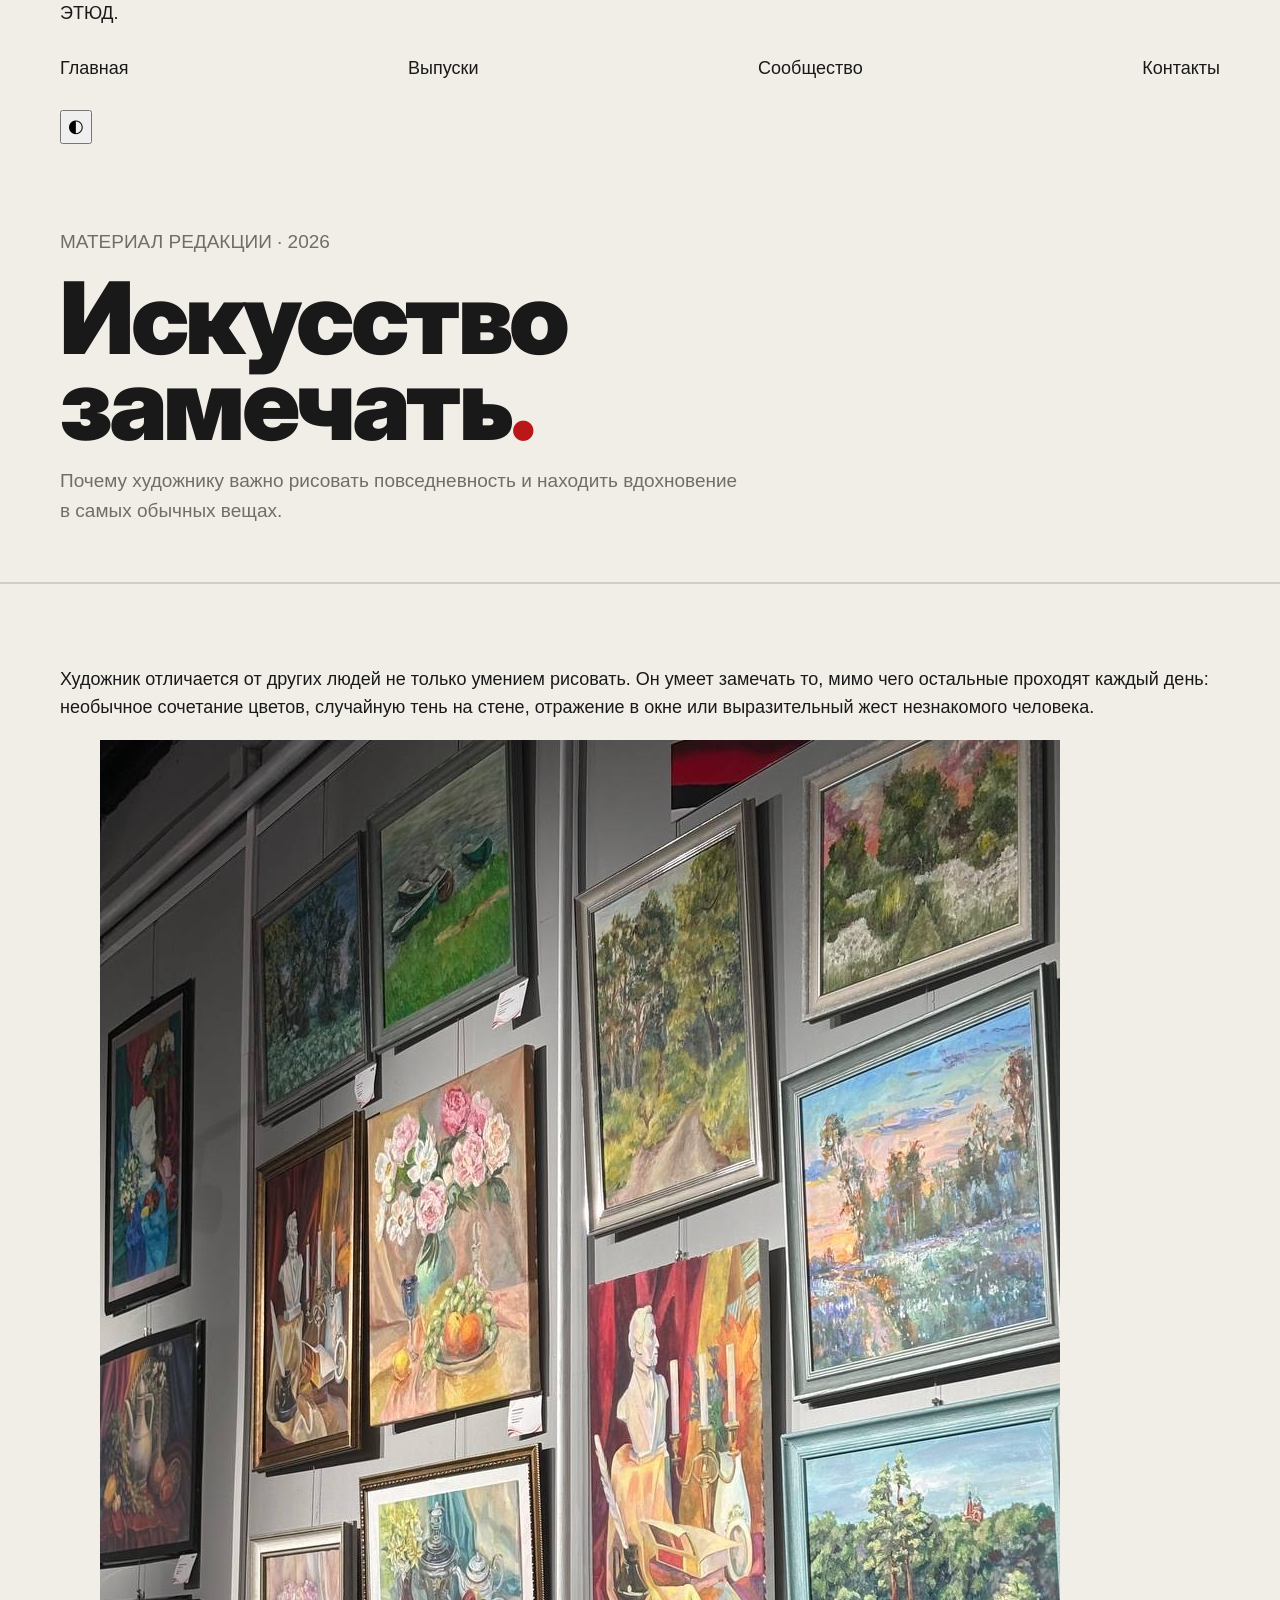
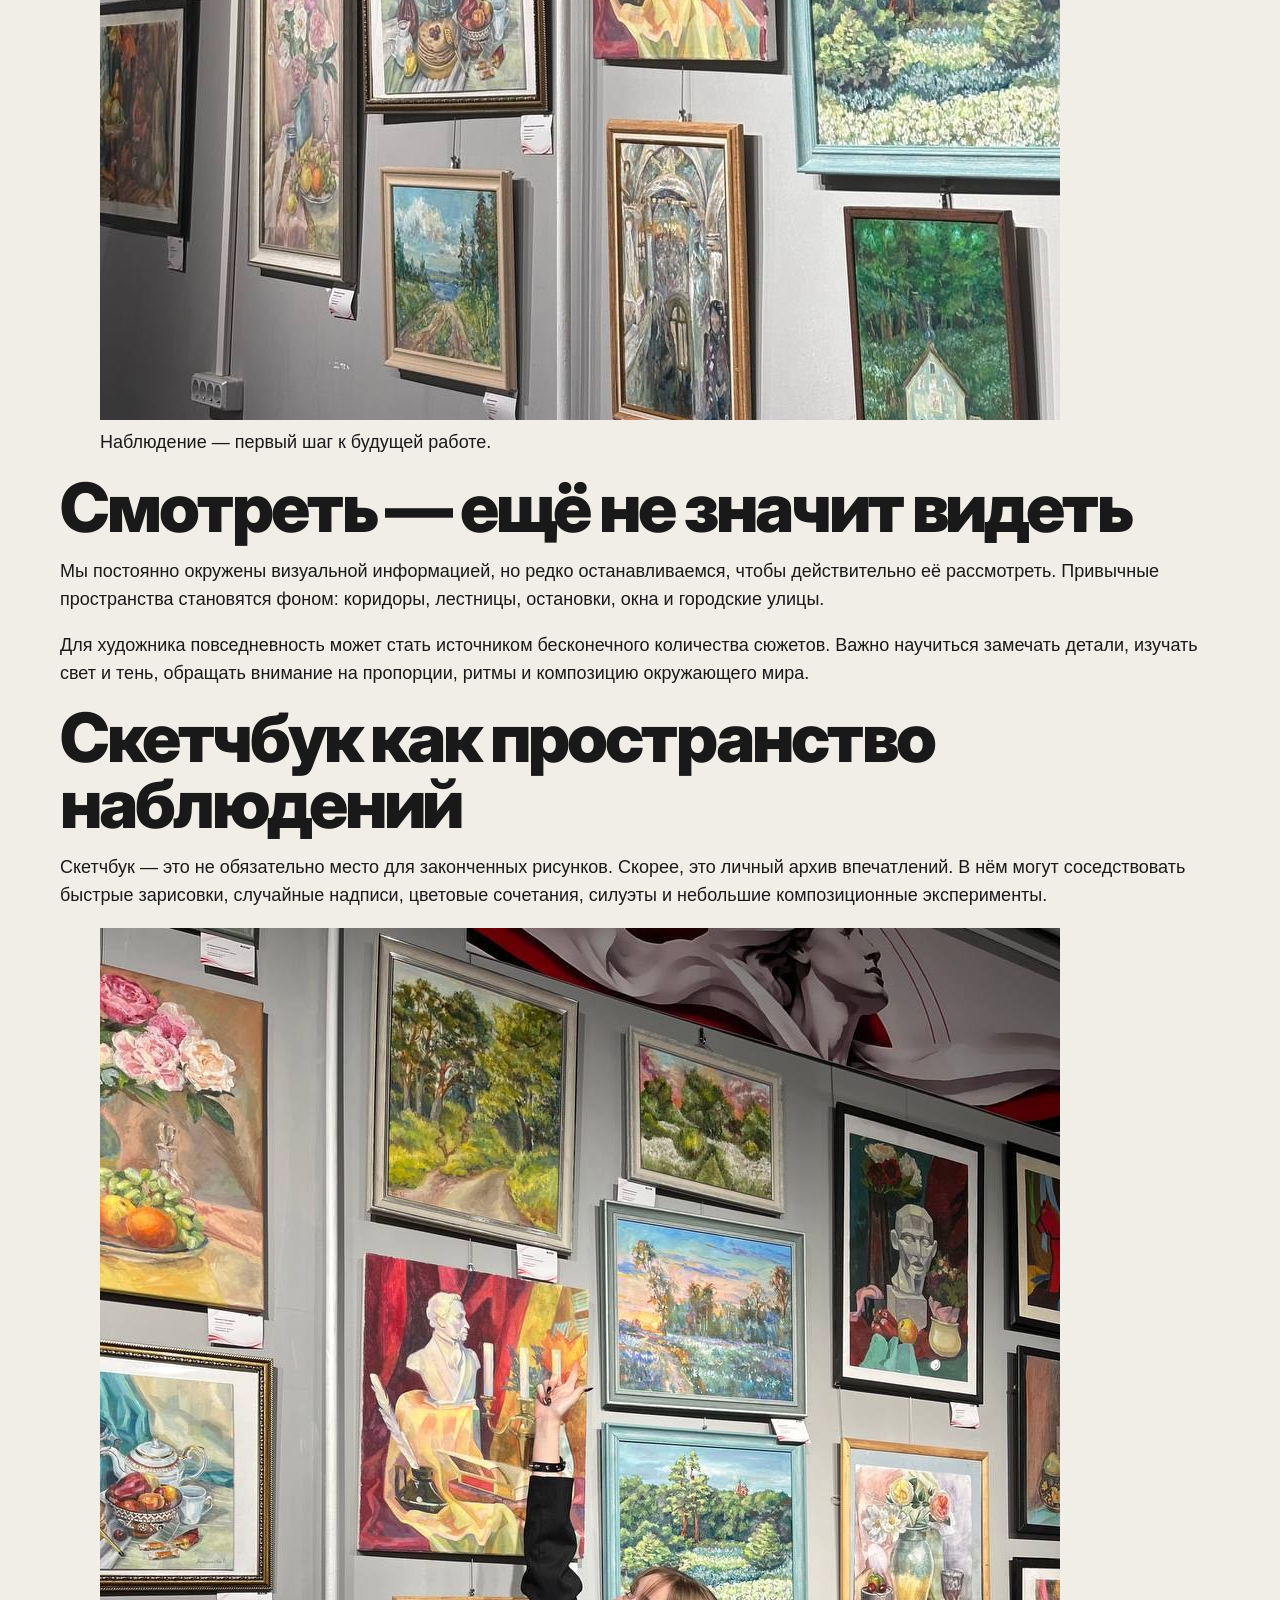
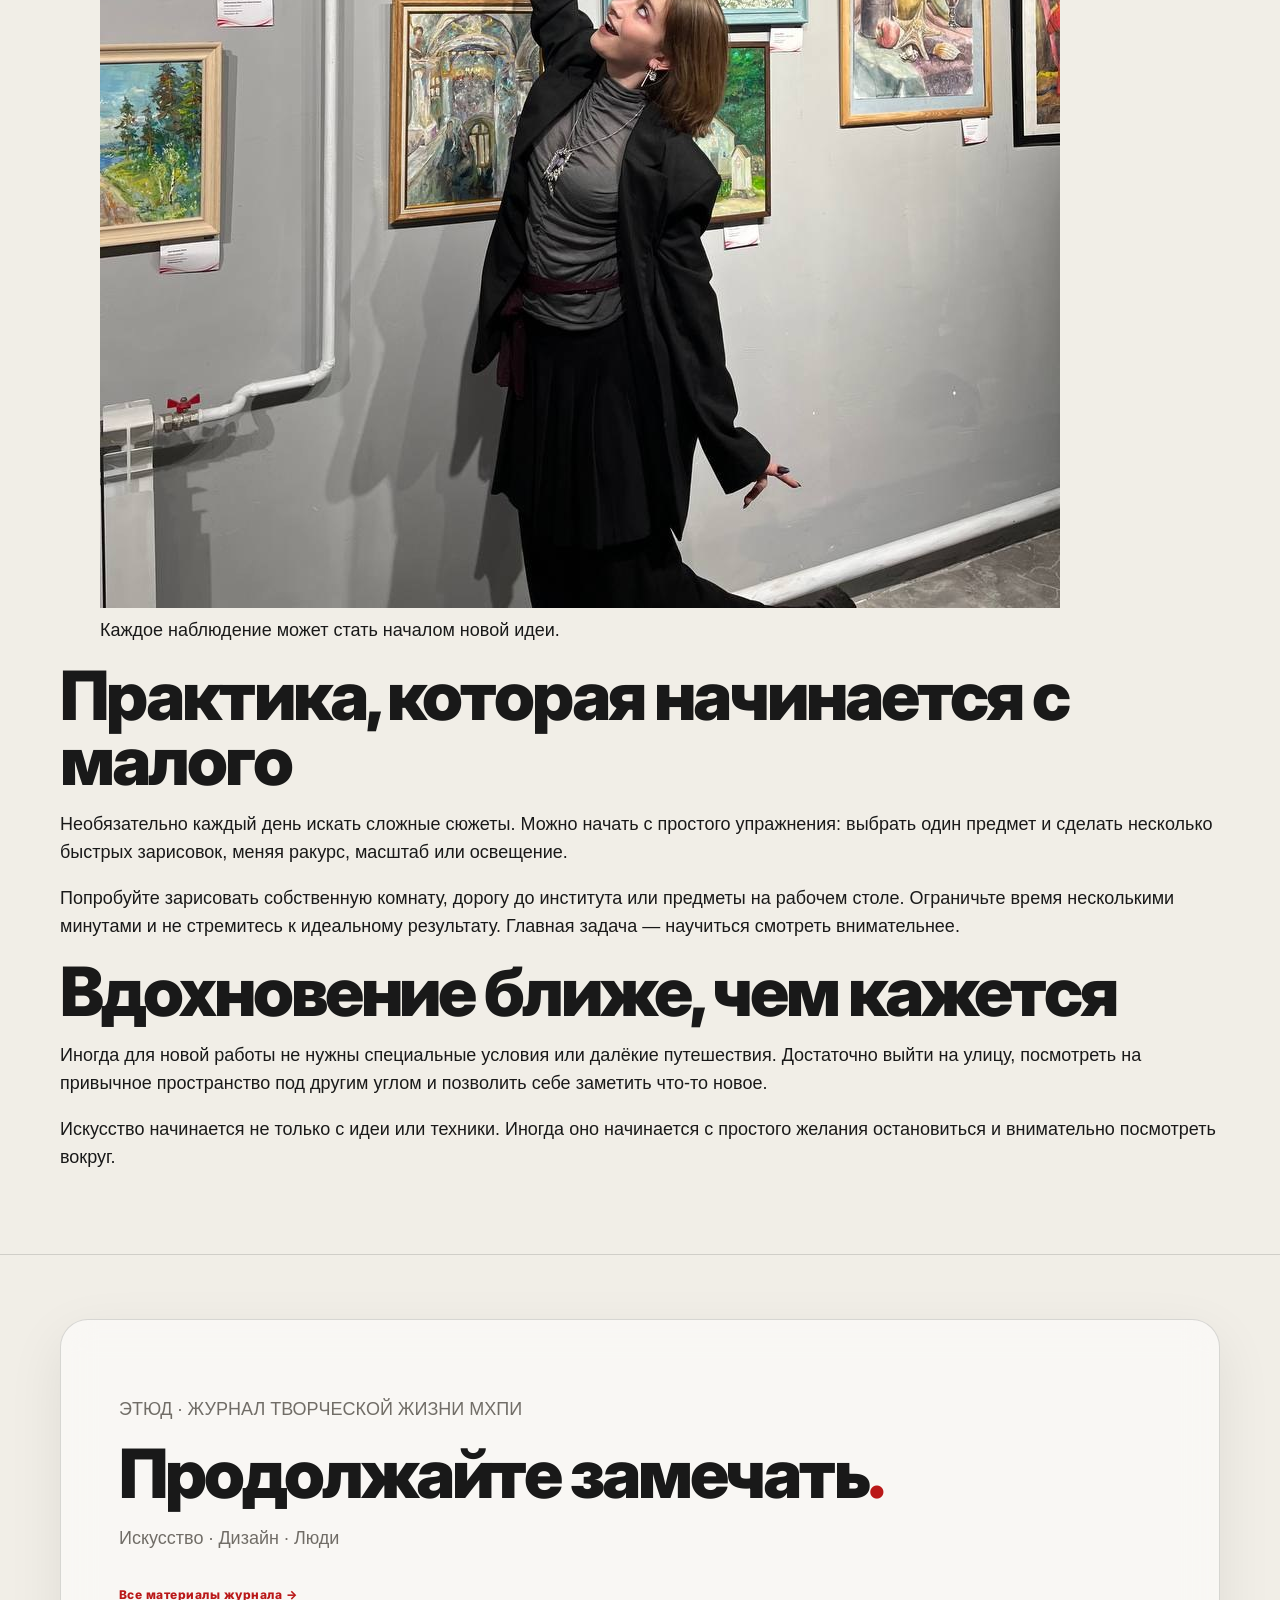
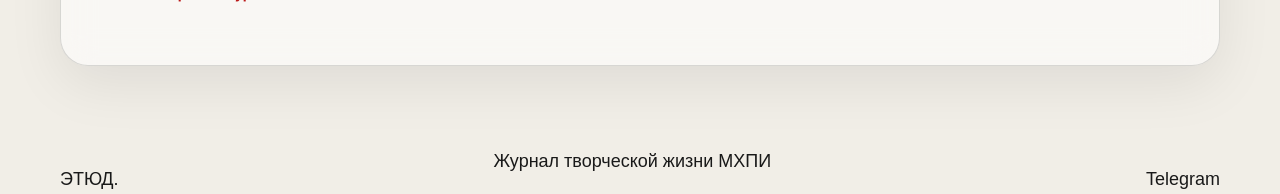
==== etude_updated/article-test.html @ 791699f7 "Create article-test.html Add test article" ====
<!DOCTYPE html>
<html lang="ru">
<head>
  <meta charset="UTF-8">
  <meta name="viewport" content="width=device-width, initial-scale=1.0">
  <title>Искусство замечать — ЭТЮД</title>
  <link rel="stylesheet" href="styles.css">
</head>

<body>

  <header class="header">
    <div class="wrap header-inner">
      <a href="index.html" class="logo">ЭТЮД<span>.</span></a>

      <nav class="nav">
        <a href="index.html">Главная</a>
        <a href="issues.html">Выпуски</a>
        <a href="community.html">Сообщество</a>
        <a href="contacts.html">Контакты</a>
      </nav>

      <button class="theme-toggle" id="themeToggle" aria-label="Сменить тему">
        ◐
      </button>
    </div>
  </header>

  <main>

    <section class="page-head">
      <div class="wrap">
        <p class="eyebrow">МАТЕРИАЛ РЕДАКЦИИ · 2026</p>
        <h1>Искусство<br>замечать<span class="red">.</span></h1>
        <p class="dek">
          Почему художнику важно рисовать повседневность
          и находить вдохновение в самых обычных вещах.
        </p>
      </div>
    </section>

    <section class="section">
      <div class="wrap article-layout">

        <article class="article-content">

          <p class="article-lead">
            Художник отличается от других людей не только умением
            рисовать. Он умеет замечать то, мимо чего остальные
            проходят каждый день: необычное сочетание цветов,
            случайную тень на стене, отражение в окне или
            выразительный жест незнакомого человека.
          </p>

          <figure class="article-image">
            <img src="assets/photo-9.jpg" alt="Работы студентов на выставке">
            <figcaption>Наблюдение — первый шаг к будущей работе.</figcaption>
          </figure>

          <h2>Смотреть — ещё не значит видеть</h2>

          <p>
            Мы постоянно окружены визуальной информацией, но редко
            останавливаемся, чтобы действительно её рассмотреть.
            Привычные пространства становятся фоном: коридоры,
            лестницы, остановки, окна и городские улицы.
          </p>

          <p>
            Для художника повседневность может стать источником
            бесконечного количества сюжетов. Важно научиться
            замечать детали, изучать свет и тень, обращать внимание
            на пропорции, ритмы и композицию окружающего мира.
          </p>

          <h2>Скетчбук как пространство наблюдений</h2>

          <p>
            Скетчбук — это не обязательно место для законченных
            рисунков. Скорее, это личный архив впечатлений.
            В нём могут соседствовать быстрые зарисовки,
            случайные надписи, цветовые сочетания, силуэты
            и небольшие композиционные эксперименты.
          </p>

          <figure class="article-image">
            <img src="assets/photo-1.jpg" alt="Творческие работы и выставочное пространство">
            <figcaption>Каждое наблюдение может стать началом новой идеи.</figcaption>
          </figure>

          <h2>Практика, которая начинается с малого</h2>

          <p>
            Необязательно каждый день искать сложные сюжеты.
            Можно начать с простого упражнения: выбрать один
            предмет и сделать несколько быстрых зарисовок,
            меняя ракурс, масштаб или освещение.
          </p>

          <p>
            Попробуйте зарисовать собственную комнату, дорогу
            до института или предметы на рабочем столе.
            Ограничьте время несколькими минутами и не стремитесь
            к идеальному результату. Главная задача —
            научиться смотреть внимательнее.
          </p>

          <h2>Вдохновение ближе, чем кажется</h2>

          <p>
            Иногда для новой работы не нужны специальные условия
            или далёкие путешествия. Достаточно выйти на улицу,
            посмотреть на привычное пространство под другим
            углом и позволить себе заметить что-то новое.
          </p>

          <p>
            Искусство начинается не только с идеи или техники.
            Иногда оно начинается с простого желания остановиться
            и внимательно посмотреть вокруг.
          </p>

        </article>
      </div>
    </section>

    <section class="section">
      <div class="wrap">
        <div class="glass support-card">
          <p class="eyebrow">ЭТЮД · ЖУРНАЛ ТВОРЧЕСКОЙ ЖИЗНИ МХПИ</p>
          <h2>Продолжайте замечать<span class="red">.</span></h2>
          <p>
            Искусство · Дизайн · Люди
          </p>
          <a href="issues.html" class="text-link">Все материалы журнала →</a>
        </div>
      </div>
    </section>

  </main>

  <footer class="footer">
    <div class="wrap footer-inner">
      <a href="index.html" class="logo">ЭТЮД<span>.</span></a>
      <p>Журнал творческой жизни МХПИ</p>
      <a href="https://t.me/" target="_blank" rel="noopener">Telegram</a>
    </div>
  </footer>

  <script src="script.js"></script>

</body>
</html>
---- etude_updated/styles.css ----
@import url('https://fonts.googleapis.com/css2?family=Inter:wght@400;500;600;700;800;900&display=swap');
:root{--red:#BA1818;--paper:#F1EEE7;--pale:#E6E5E1;--stone:#C9C4BE;--ink:#191919;--bg:var(--paper);--fg:var(--ink);--muted:#716d67;--glass:rgba(255,255,255,.55);--line:rgba(25,25,25,.15);--shadow:0 18px 55px rgba(0,0,0,.08);--head:Inter,Arial,sans-serif;--body:"Franklin Gothic Book",Arial,sans-serif}
[data-theme="dark"]{--bg:#191919;--fg:#F1EEE7;--muted:#b9b4ae;--glass:rgba(241,238,231,.075);--line:rgba(241,238,231,.16);--shadow:0 18px 55px rgba(0,0,0,.24)}
*{box-sizing:border-box}html{scroll-behavior:smooth;scroll-padding-top:95px}body{margin:0;background:var(--bg);color:var(--fg);font:18px/1.55 var(--body);transition:background .35s,color .35s}a{color:inherit;text-decoration:none}button{font:inherit;cursor:pointer}img{max-width:100%}.wrap{width:min(1160px,calc(100% - 52px));margin:auto}
.site-header{position:sticky;top:0;z-index:40;background:color-mix(in srgb,var(--bg) 82%,transparent);backdrop-filter:blur(18px);border-bottom:1px solid var(--line)}.nav{height:82px;display:flex;align-items:center;justify-content:space-between}.brand{display:flex;align-items:center;gap:16px}.brand-logo{width:112px;height:62px;object-fit:contain;background:#000;padding:5px}.brand-word{font:900 23px/1 var(--head);letter-spacing:-1.5px}.brand-word i{font-style:normal;color:var(--red)}.nav-actions{display:flex;gap:10px}.icon-btn{width:44px;height:44px;border:1px solid var(--line);border-radius:50%;background:var(--glass);color:var(--fg);display:grid;place-items:center;font-size:19px}.burger{display:flex;flex-direction:column;gap:5px;align-items:center;justify-content:center}.burger span{width:17px;height:2px;background:var(--fg);display:block}
.drawer-scrim{position:fixed;inset:0;background:#0008;z-index:48;opacity:0;visibility:hidden;transition:.25s}.drawer-scrim.open{opacity:1;visibility:visible}.drawer{position:fixed;right:0;top:0;height:100dvh;width:min(410px,90vw);z-index:49;background:var(--bg);padding:28px;transform:translateX(105%);transition:transform .32s;border-left:1px solid var(--line);display:flex;flex-direction:column}.drawer.open{transform:translateX(0)}.drawer-top{display:flex;align-items:center;justify-content:space-between;margin-bottom:42px;font:900 30px var(--head)}.drawer a{font:800 25px var(--head);letter-spacing:-.05em;padding:17px 0;border-bottom:1px solid var(--line)}.drawer a:hover{color:var(--red)}.drawer small{margin-top:auto;color:var(--muted)}
.kicker{font:700 11px var(--head);letter-spacing:.16em;text-transform:uppercase;color:var(--red)}h1,h2,h3{font-family:var(--head);letter-spacing:-.065em}h1{font-size:clamp(64px,11vw,130px);line-height:.86;margin:0;font-weight:900}h2{font-size:clamp(38px,6vw,68px);line-height:.96;margin:12px 0 0;font-weight:850}h3{font-size:clamp(25px,3vw,36px);line-height:1.03;margin:0 0 12px;font-weight:800}.red{color:var(--red)}.muted{color:var(--muted)}.lead{font-size:clamp(18px,2vw,22px);line-height:1.5;max-width:760px}.smallcaps{font:700 11px var(--head);letter-spacing:.12em;text-transform:uppercase;color:var(--muted)}
.hero{padding:76px 0 64px;display:grid;grid-template-columns:1.15fr .85fr;gap:45px;align-items:end}.hero h1{margin:18px 0 20px}.hero h1 span{color:var(--red)}.hero-copy{max-width:510px;color:var(--muted);font-size:20px}.hero-art{position:relative;min-height:340px;border-radius:26px;overflow:hidden;background:var(--ink)}.hero-art img{width:100%;height:100%;min-height:340px;object-fit:cover;opacity:.9}.hero-tag{position:absolute;left:20px;bottom:20px;padding:12px 16px;border:1px solid #ffffff55;border-radius:14px;background:#191919aa;color:#fff;backdrop-filter:blur(12px);font:700 11px var(--head);letter-spacing:.12em}
.section{padding:64px 0;border-top:1px solid var(--line)}.section-top{display:flex;align-items:end;justify-content:space-between;gap:30px;margin-bottom:28px}.section-top p{max-width:430px;margin:0;color:var(--muted)}.glass{background:var(--glass);border:1px solid var(--line);backdrop-filter:blur(15px);border-radius:22px;box-shadow:var(--shadow)}
.issue-card{display:grid;grid-template-columns:.8fr 1.2fr;overflow:hidden;min-height:330px}.issue-card-copy{padding:34px;display:flex;flex-direction:column;justify-content:space-between}.issue-number{font:900 64px/.9 var(--head);letter-spacing:-.08em}.issue-card h3{margin-top:35px}.issue-card-image{min-height:300px}.issue-card-image img{width:100%;height:100%;object-fit:cover}.text-link{display:inline-flex;align-items:center;gap:8px;color:var(--red);font:800 12px var(--head);letter-spacing:.04em;margin-top:16px}.text-link:hover{gap:13px}
.tiles{display:grid;grid-template-columns:repeat(3,1fr);gap:14px}.tile{padding:24px;min-height:180px}.tile .tile-num{font:900 36px var(--head);color:var(--red)}.tile h3{margin-top:25px}.tile p{color:var(--muted);font-size:15px;margin-bottom:0}
.page-head{padding:64px 0 38px;border-bottom:1px solid var(--line)}.page-head h1{font-size:clamp(54px,9vw,100px);margin:14px 0}.page-head p{max-width:680px;color:var(--muted);font-size:19px}
.issue-meta{display:flex;gap:12px;flex-wrap:wrap;color:var(--muted);font:700 11px var(--head);letter-spacing:.1em;text-transform:uppercase}.article-intro{padding:55px 0 65px;display:grid;grid-template-columns:.95fr 1.05fr;gap:40px;align-items:center}.article-intro .intro-photos{display:grid;grid-template-columns:1fr 1fr;gap:12px}.article-intro img{width:100%;height:300px;object-fit:cover;border-radius:18px}.article-intro img:last-child{margin-top:35px}.article-intro p{color:var(--muted)}.article-section{padding:55px 0;border-top:1px solid var(--line)}.article-heading{display:grid;grid-template-columns:110px 1fr;gap:22px;align-items:start;margin-bottom:25px}.article-heading .n{font:900 58px/.9 var(--head);letter-spacing:-.08em;color:var(--red)}.article-heading p{max-width:650px;color:var(--muted);margin:12px 0 0}.event-copy{max-width:850px;color:var(--muted);margin:0 0 22px 132px}.gallery{display:grid;grid-template-columns:repeat(12,1fr);gap:12px;margin:22px 0 0 132px}.gallery button{border:0;padding:0;background:none;border-radius:16px;overflow:hidden;cursor:zoom-in;grid-column:span 4;min-height:210px}.gallery button.wide{grid-column:span 8}.gallery img{display:block;width:100%;height:100%;min-height:210px;max-height:430px;object-fit:cover;transition:transform .4s}.gallery button:hover img{transform:scale(1.035)}
.plan-list{display:grid;gap:12px}.plan{display:grid;grid-template-columns:65px 1fr;gap:20px;padding:24px}.plan .n{font:900 34px var(--head);color:var(--red)}.plan p{color:var(--muted);margin:6px 0 0}
.board-grid{display:grid;grid-template-columns:repeat(2,1fr);gap:13px}.board-card{padding:25px}.board-card p{color:var(--muted);font-size:15px}.board-card a{display:inline-flex;margin-top:8px;color:var(--red);font:800 12px var(--head)}.under-construction{display:inline-flex;align-items:center;gap:8px;color:var(--muted);font:700 11px var(--head);text-transform:uppercase;letter-spacing:.08em}.topic-box{margin-top:18px;padding:30px;background:var(--red);color:white;border-radius:22px}.topic-box p{max-width:820px;color:#f7dddd}.button{display:inline-flex;align-items:center;justify-content:center;padding:13px 19px;border-radius:99px;background:var(--fg);color:var(--bg);font:800 11px var(--head);letter-spacing:.04em;border:0}.button.red-button{background:var(--red);color:#fff}.topic-box .button{background:#fff;color:#191919}
.team-cta{padding:60px 0;display:grid;grid-template-columns:1fr 1fr;gap:30px;align-items:center;border-top:1px solid var(--line)}.team-cta p{color:var(--muted);max-width:570px}
.contact-list{display:grid;grid-template-columns:repeat(2,1fr);gap:14px}.contact{padding:24px;display:flex;gap:17px;align-items:center}.contact-icon{width:48px;height:48px;border-radius:50%;background:var(--fg);color:var(--bg);display:grid;place-items:center;flex:0 0 48px}.contact-icon svg{width:21px;height:21px;fill:currentColor}.contact b{display:block;font:800 17px var(--head)}.contact span{color:var(--muted);font-size:14px}.contact a{color:var(--red)}
.archive-grid{display:grid;grid-template-columns:repeat(2,1fr);gap:16px}.archive-card{overflow:hidden}.archive-card img{width:100%;height:260px;object-fit:cover;display:block}.archive-copy{padding:24px}.archive-copy .issue-meta{margin-bottom:12px}
.site-footer{border-top:1px solid var(--line);padding:34px 0 40px}.footer-inner{display:flex;justify-content:space-between;align-items:end;gap:24px}.footer-logo{font:900 42px var(--head);letter-spacing:-.09em}.footer-logo span{color:var(--red)}.footer-note{font-size:12px;color:var(--muted);margin-top:5px}.socials{display:flex;gap:9px;justify-content:flex-end;flex-wrap:wrap}.social{width:42px;height:42px;border-radius:50%;background:var(--fg);color:var(--bg);display:grid;place-items:center;transition:transform .2s}.social:hover{transform:translateY(-4px)}.social svg{width:19px;height:19px;fill:currentColor}.social-labels{display:flex;gap:9px;justify-content:flex-end;margin-top:6px}.social-labels span{width:42px;text-align:center;color:var(--muted);font:700 8px var(--head)}
.lightbox{position:fixed;inset:0;z-index:80;background:#080808ed;display:none;align-items:center;justify-content:center;padding:25px}.lightbox.open{display:flex}.lightbox img{max-width:min(92vw,1300px);max-height:88vh;object-fit:contain}.lightbox button{position:absolute;top:20px;right:22px;background:#fff;color:#111;border:0;border-radius:50%;width:44px;height:44px;font-size:25px}
@media(max-width:800px){.wrap{width:calc(100% - 36px)}.hero{grid-template-columns:1fr;gap:28px;padding:50px 0}.hero-art,.hero-art img{min-height:280px}.section{padding:48px 0}.issue-card{grid-template-columns:1fr}.issue-card-image{order:-1;height:260px;min-height:0}.tiles{grid-template-columns:1fr 1fr}.article-intro{grid-template-columns:1fr;padding:40px 0}.article-intro img{height:250px}.article-heading{grid-template-columns:70px 1fr;gap:14px}.article-heading .n{font-size:44px}.event-copy,.gallery{margin-left:84px}.gallery button{grid-column:span 6}.gallery button.wide{grid-column:span 12}.team-cta{grid-template-columns:1fr}.contact-list{grid-template-columns:1fr 1fr}}
@media(max-width:520px){body{font-size:16px}.wrap{width:calc(100% - 28px)}.nav{height:72px}.brand{gap:10px}.brand-logo{width:92px;height:52px}.brand-word{font-size:19px}.icon-btn{width:40px;height:40px}.hero{padding:40px 0}.hero h1{font-size:76px}.hero-copy{font-size:17px}.hero-art,.hero-art img{min-height:230px}.section-top{display:block}.section-top p{margin-top:15px}.tiles{grid-template-columns:1fr}.tile{min-height:130px}.tile h3{margin-top:15px}.page-head{padding:43px 0 28px}.page-head h1{font-size:58px}.article-intro .intro-photos{gap:8px}.article-intro img{height:190px}.article-heading{grid-template-columns:45px 1fr;gap:10px}.article-heading .n{font-size:35px}.article-heading h2{font-size:31px}.event-copy,.gallery{margin-left:0}.gallery{grid-template-columns:1fr 1fr;gap:8px}.gallery button,.gallery button.wide{grid-column:span 1;min-height:155px}.gallery button.wide{grid-column:span 2}.gallery img{min-height:155px}.plan{grid-template-columns:42px 1fr;padding:18px}.plan .n{font-size:28px}.board-grid,.contact-list,.archive-grid{grid-template-columns:1fr}.team-cta{padding:44px 0}.footer-inner{align-items:flex-start;flex-direction:column}.socials,.social-labels{justify-content:flex-start}.page-head p{font-size:16px}}

/* ЭТЮД: галереи, отметка нового выпуска и реакции */
.new-badge{display:inline-flex;align-items:center;width:max-content;padding:5px 9px;border-radius:99px;background:var(--red);color:#fff;font:800 9px/1 var(--head);letter-spacing:.12em;margin:0 0 9px}
.gallery{grid-template-columns:repeat(2,minmax(0,1fr));align-items:start}
.gallery button,.gallery button.wide{grid-column:span 1;min-height:0;height:auto;display:block;cursor:zoom-in;background:var(--glass)}
.gallery button.wide{grid-column:span 2}
.gallery img{width:100%;height:auto;min-height:0;max-height:none;display:block;object-fit:contain;transition:transform .45s cubic-bezier(.2,.7,.2,1)}
.gallery button:hover img{transform:scale(1.025)}
.lightbox{gap:18px;flex-direction:row}
.lightbox figure{margin:0;display:flex;flex-direction:column;align-items:center;max-width:calc(100vw - 150px);max-height:88vh}
.lightbox img{display:block;max-width:100%;max-height:82vh;object-fit:contain}
.lightbox figcaption{color:#fff9;font:600 11px var(--head);margin-top:12px;letter-spacing:.08em}
.lightbox .lb-close,.lightbox .lb-prev,.lightbox .lb-next{position:absolute;border:1px solid #ffffff55;background:#ffffff18;color:white;border-radius:50%;width:48px;height:48px;font-size:30px;display:grid;place-items:center;backdrop-filter:blur(10px)}
.lightbox .lb-close{top:18px;right:18px}.lightbox .lb-prev{left:20px;top:50%;transform:translateY(-50%)}.lightbox .lb-next{right:20px;top:50%;transform:translateY(-50%)}.lb-counter{position:absolute;bottom:18px;left:50%;transform:translateX(-50%);color:#fff9;font:700 11px var(--head);letter-spacing:.12em}
.support-section{padding:70px 0 85px}
.support-card{padding:clamp(25px,5vw,58px);border:1px solid var(--line);border-radius:28px;background:var(--glass);box-shadow:var(--shadow);backdrop-filter:blur(16px)}
.support-card h2{font-size:clamp(38px,6vw,68px);margin:14px 0 18px}.support-card>p{max-width:720px;color:var(--muted)}
.reaction-row{display:flex;gap:12px;flex-wrap:wrap;margin:28px 0 8px}
.reaction{display:flex;align-items:center;gap:11px;border:1px solid var(--line);border-radius:99px;padding:13px 18px;background:transparent;color:var(--fg);font:700 12px var(--head);transition:.2s}
.reaction:hover{transform:translateY(-2px);border-color:var(--red)}.reaction[aria-pressed="true"]{background:var(--red);color:#fff;border-color:var(--red)}.reaction-icon{font-size:20px;color:var(--red)}.reaction[aria-pressed="true"] .reaction-icon{color:#fff}.reaction b{font-variant-numeric:tabular-nums}.reaction-note{font-size:12px!important;margin-top:8px}
.etude-joke{margin-top:35px;padding:18px 20px;border-radius:16px;background:var(--fg);color:var(--bg);display:flex;align-items:center;gap:14px;font-size:13px;position:relative;overflow:hidden}.joke-mark{font:900 22px var(--head);color:var(--red);flex:none}.joke-stamp{font:900 9px var(--head);letter-spacing:.12em;color:var(--red);white-space:nowrap}
@media(max-width:520px){.gallery{grid-template-columns:1fr 1fr;gap:8px}.gallery button,.gallery button.wide{grid-column:span 1}.gallery button.wide{grid-column:span 2}.lightbox{padding:12px;gap:0}.lightbox figure{max-width:calc(100vw - 82px)}.lightbox img{max-height:78vh}.lightbox .lb-prev{left:7px;width:34px;height:34px;font-size:23px}.lightbox .lb-next{right:7px;width:34px;height:34px;font-size:23px}.lightbox .lb-close{top:10px;right:10px;width:38px;height:38px}.reaction-row{gap:8px}.reaction{padding:12px 13px;font-size:11px}.etude-joke{align-items:flex-start;flex-wrap:wrap}.joke-stamp{margin-left:36px}}


/* Refinements: stronger masthead, typography, gallery controls and reactions */
.brand-logo{width:128px;height:70px;padding:6px}
.hero-art{margin-right:18px;overflow:visible}.hero-art img{border-radius:26px}
.hero-art:after{content:"";position:absolute;right:-18px;top:2%;height:96%;width:8px;border-radius:8px;background:var(--red)}
h1,h2,h3,.drawer a,.footer-logo{letter-spacing:-.045em}
.page-head h1,.article-heading h2{letter-spacing:-.035em}
.lb-prev,.lb-next{font-family:Arial,sans-serif!important;font-weight:300!important;line-height:1}
.reaction-row{align-items:center}
.reaction{min-height:48px;justify-content:center}
.reaction[data-vote="up"].is-animated{animation:like-pop .48s ease}
.reaction[data-vote="down"].is-animated{animation:dislike-drop .55s ease}
.reaction[data-vote="up"][aria-pressed="true"] .reaction-icon{animation:heart-beat .7s ease}
.reaction[data-vote="down"][aria-pressed="true"] .reaction-icon{animation:sad-shake .55s ease}
.reaction-mini{margin:18px 0 22px}
.reaction-mini .reaction{padding:9px 14px;min-height:40px}
.reaction-mini .reaction span:nth-child(2){font-size:11px}
.reaction-mini .reaction-icon{font-size:17px}
.reaction-mini .reaction[data-vote="down"] b{display:none}
.reaction-row:not(.reaction-mini) [data-vote="down"] b{display:none}
.reaction-row [data-count="down"]{display:none}
.event-date{display:block;color:var(--muted);font:700 11px var(--head);letter-spacing:.12em;text-transform:uppercase;margin-top:8px}
@keyframes like-pop{0%{transform:scale(1)}35%{transform:scale(1.13) rotate(-2deg)}65%{transform:scale(.96)}100%{transform:scale(1)}}
@keyframes heart-beat{0%,100%{transform:scale(1)}25%{transform:scale(1.35)}50%{transform:scale(.9)}75%{transform:scale(1.2)}}
@keyframes dislike-drop{0%{transform:translateY(0)}35%{transform:translateY(4px) rotate(2deg)}65%{transform:translateY(-2px)}100%{transform:translateY(0)}}
@keyframes sad-shake{0%,100%{transform:translateX(0)}25%{transform:translateX(-3px)}50%{transform:translateX(3px)}75%{transform:translateX(-2px)}}
@media(max-width:520px){.nav{height:82px}.brand-logo{width:124px;height:68px}.hero-art{margin-right:12px}.hero-art:after{right:-12px;width:6px}.page-head h1,.article-heading h2{letter-spacing:-.025em}}

.lightbox .lb-prev svg,.lightbox .lb-next svg{width:22px;height:22px;display:block}.lightbox .lb-prev,.lightbox .lb-next{display:grid;place-items:center}


/* Brand marks swap with the site theme */
.brand{gap:16px}
.brand-logo{width:150px;height:54px;object-fit:contain;background:transparent;padding:0;display:block}
.brand-logo-dark{display:none}
[data-theme="dark"] .brand-logo-light{display:none}
[data-theme="dark"] .brand-logo-dark{display:block}
.article-feedback-top{padding:24px 0 12px;border-top:1px solid var(--line)}
.article-feedback-top .reaction-row{margin:0}
.reaction-row{display:flex;gap:12px;flex-wrap:wrap;align-items:center}
.reaction{min-height:52px;justify-content:center;gap:10px;padding:12px 20px}
.reaction-icon{width:23px;height:23px;display:inline-grid;place-items:center;position:relative;color:var(--red);font-size:0}
.reaction-icon svg{width:24px;height:24px;overflow:visible}
.heart-shape{fill:currentColor;stroke:currentColor;stroke-width:1}
.crack-heart svg path{stroke:currentColor;stroke-width:1.8;stroke-linecap:round;stroke-linejoin:round}
.heart-left,.heart-right{fill:none}
.heart-crack{fill:none;stroke:var(--red)!important;stroke-width:1.8!important}
.reaction[data-vote="up"][aria-pressed="true"] .reaction-icon{animation:heartbeat-live 1.05s cubic-bezier(.2,.8,.25,1)}
.reaction[data-vote="up"][aria-pressed="true"] .reaction-icon:after{content:"";position:absolute;inset:-5px;border:1.5px solid var(--red);border-radius:50%;animation:heart-ripple .75s ease-out}
.reaction[data-vote="down"][aria-pressed="true"] .crack-heart .heart-left{transform-origin:100% 45%;animation:crack-left .7s cubic-bezier(.2,.8,.2,1) forwards}
.reaction[data-vote="down"][aria-pressed="true"] .crack-heart .heart-right{transform-origin:0 45%;animation:crack-right .7s cubic-bezier(.2,.8,.2,1) forwards}
.reaction[data-vote="down"][aria-pressed="true"] .crack-heart .heart-crack{animation:crack-flash .7s ease}
@keyframes heartbeat-live{0%{transform:scale(1)}12%{transform:scale(1.22)}24%{transform:scale(.94)}38%{transform:scale(1.18)}52%{transform:scale(.98)}68%{transform:scale(1.1)}100%{transform:scale(1)}}
@keyframes heart-ripple{0%{opacity:.8;transform:scale(.6)}100%{opacity:0;transform:scale(1.8)}}
@keyframes crack-left{0%{transform:translate(0,0) rotate(0)}45%{transform:translate(-2px,-1px) rotate(-9deg)}100%{transform:translate(-4px,2px) rotate(-15deg);opacity:.72}}
@keyframes crack-right{0%{transform:translate(0,0) rotate(0)}45%{transform:translate(2px,1px) rotate(9deg)}100%{transform:translate(4px,2px) rotate(15deg);opacity:.72}}
@keyframes crack-flash{0%,100%{opacity:1}35%{opacity:.35}60%{opacity:1}}
@media(max-width:520px){.brand{gap:11px}.brand-logo{width:132px;height:48px}.article-feedback-top{padding:18px 0 8px}.reaction{padding:10px 14px;min-height:46px}}


/* Mobile-safe arrow glyphs: use vector icons instead of platform text/emoji glyphs */
.ui-arrow{display:inline-block;width:1em;height:1em;vertical-align:-.16em;margin-left:.08em;flex:0 0 auto}
.text-link .ui-arrow{width:1.05em;height:1.05em;transition:transform .2s ease}
.text-link:hover .ui-arrow{transform:translate(2px,-2px)}
.drawer a .ui-arrow{width:.85em;height:.85em}
.lightbox .lb-prev,.lightbox .lb-next{-webkit-appearance:none;appearance:none;font-family:Arial,sans-serif!important;font-variant-emoji:text;text-shadow:none}
.lightbox .lb-prev svg,.lightbox .lb-next svg{width:22px;height:22px;display:block;flex:none}
.reaction[data-vote="up"][aria-pressed="true"] .reaction-icon{animation:heartbeat-smooth 1.45s ease-in-out}
.reaction[data-vote="down"][aria-pressed="true"] .reaction-icon{animation:soft-disappoint 650ms ease-in-out}
.heart-sad{fill:none;stroke:currentColor;stroke-width:1.5;stroke-linecap:round;stroke-linejoin:round}
.crack-heart svg .heart-sad{stroke:currentColor;fill:none}
@keyframes heartbeat-smooth{
  0%{transform:scale(1)}
  14%{transform:scale(1.12)}
  27%{transform:scale(1.02)}
  42%{transform:scale(1.16)}
  58%{transform:scale(1.04)}
  76%{transform:scale(1.08)}
  100%{transform:scale(1)}
}
@keyframes soft-disappoint{
  0%{transform:translateY(0) rotate(0) scale(1);opacity:1}
  35%{transform:translateY(3px) rotate(-8deg) scale(.92);opacity:.58}
  70%{transform:translateY(1px) rotate(-4deg) scale(.97);opacity:.82}
  100%{transform:translateY(0) rotate(0) scale(1);opacity:1}
}
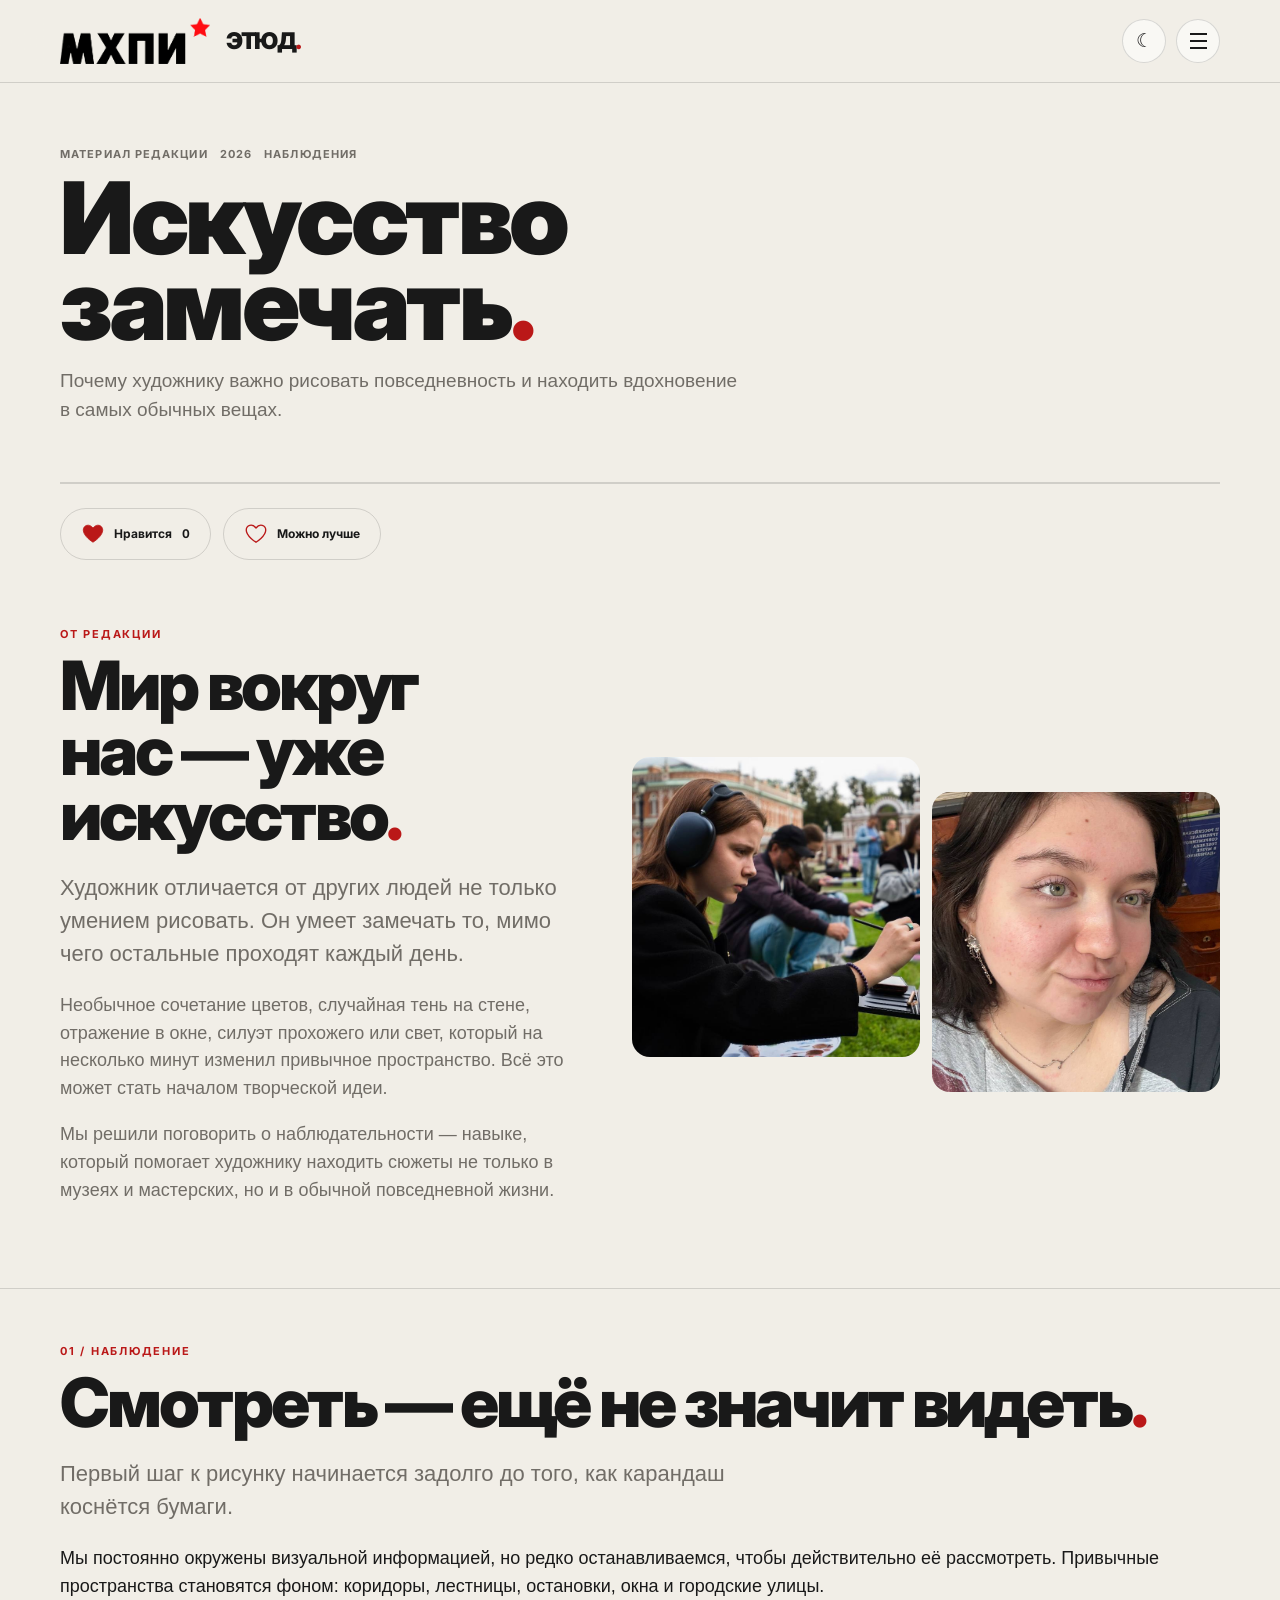
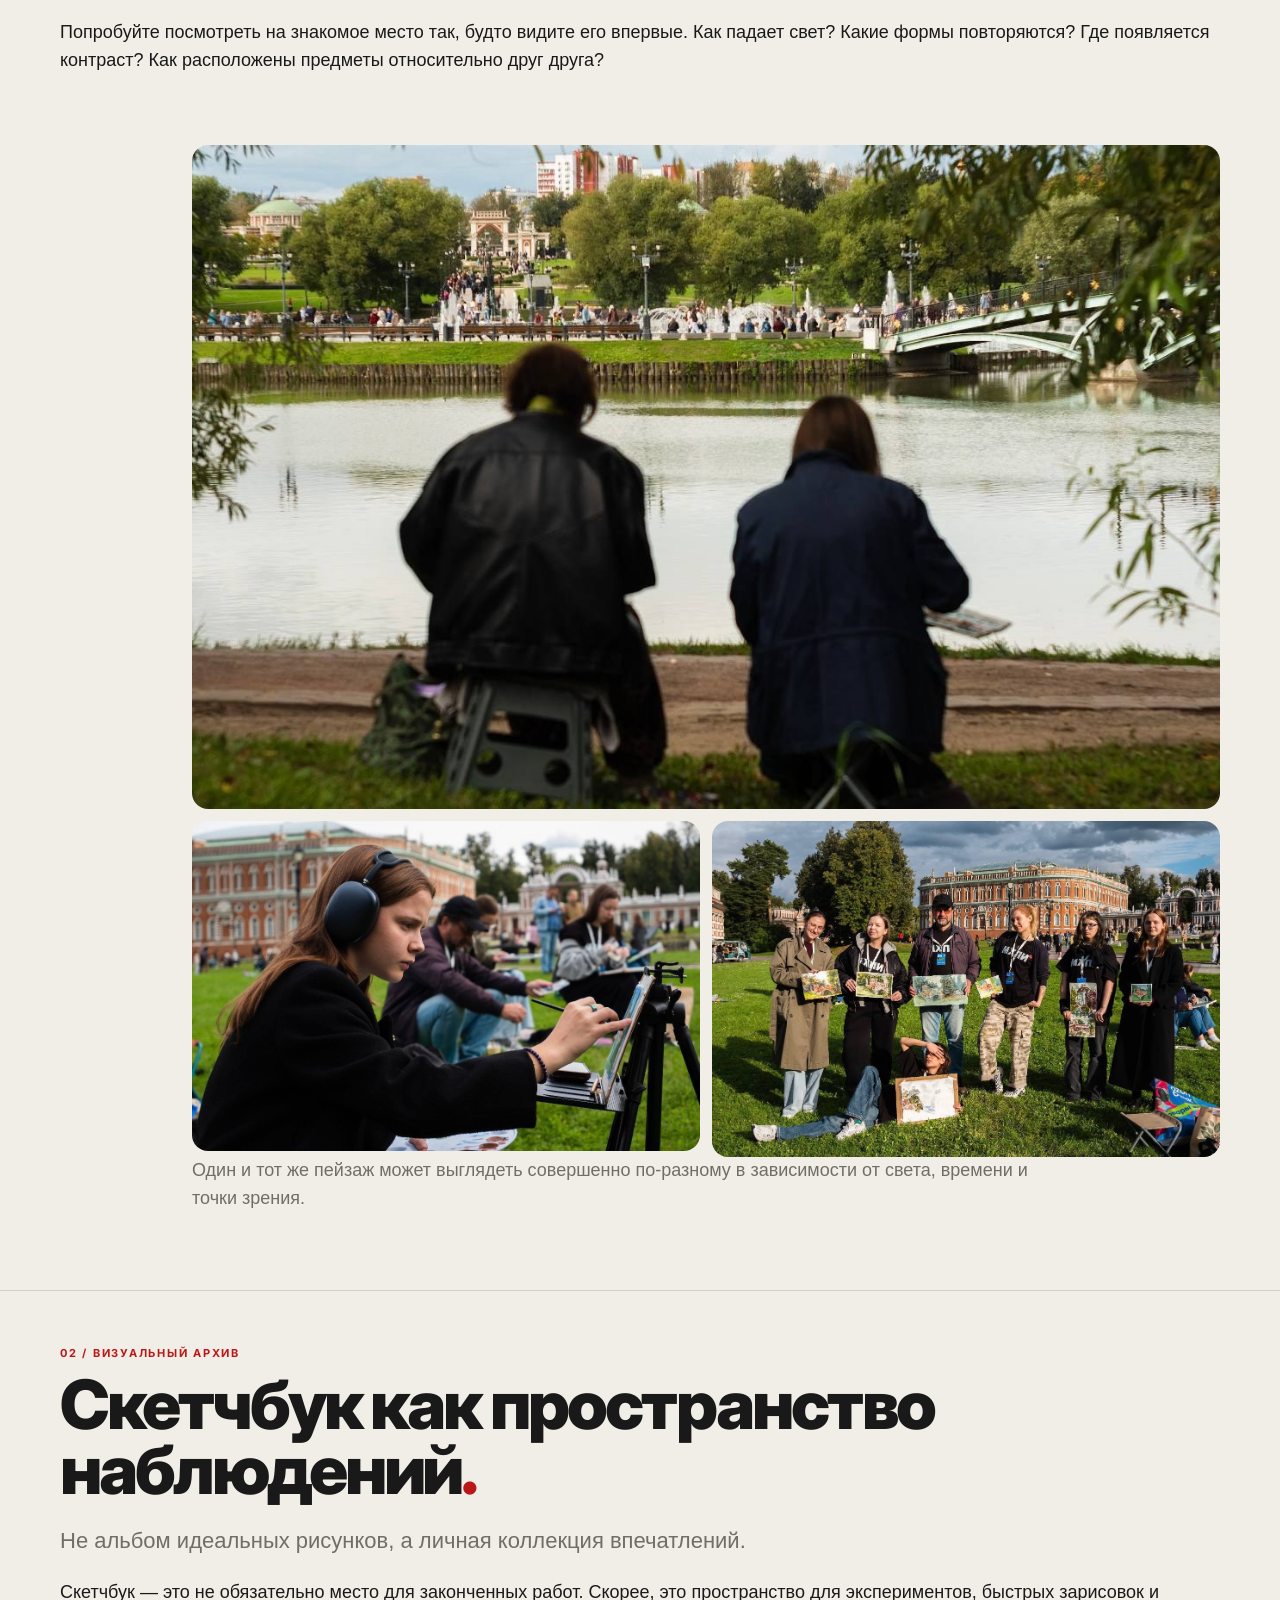
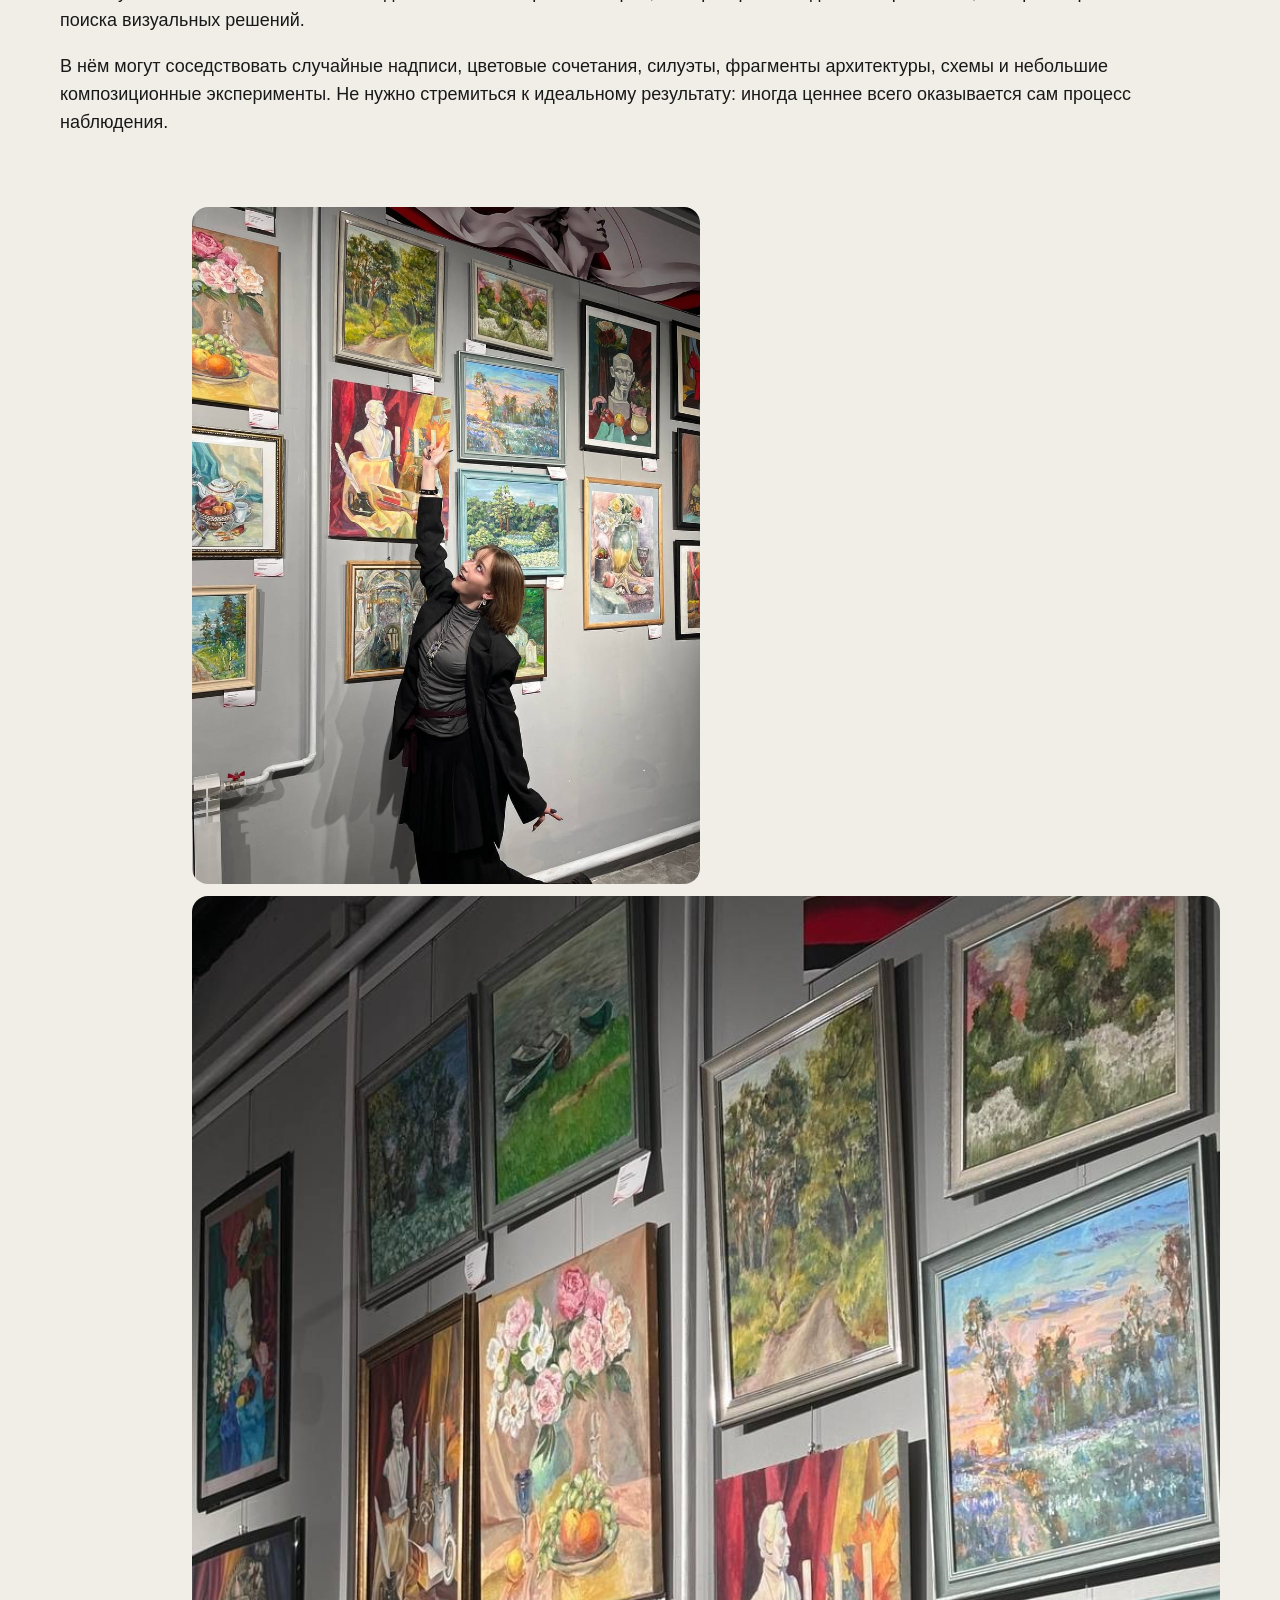
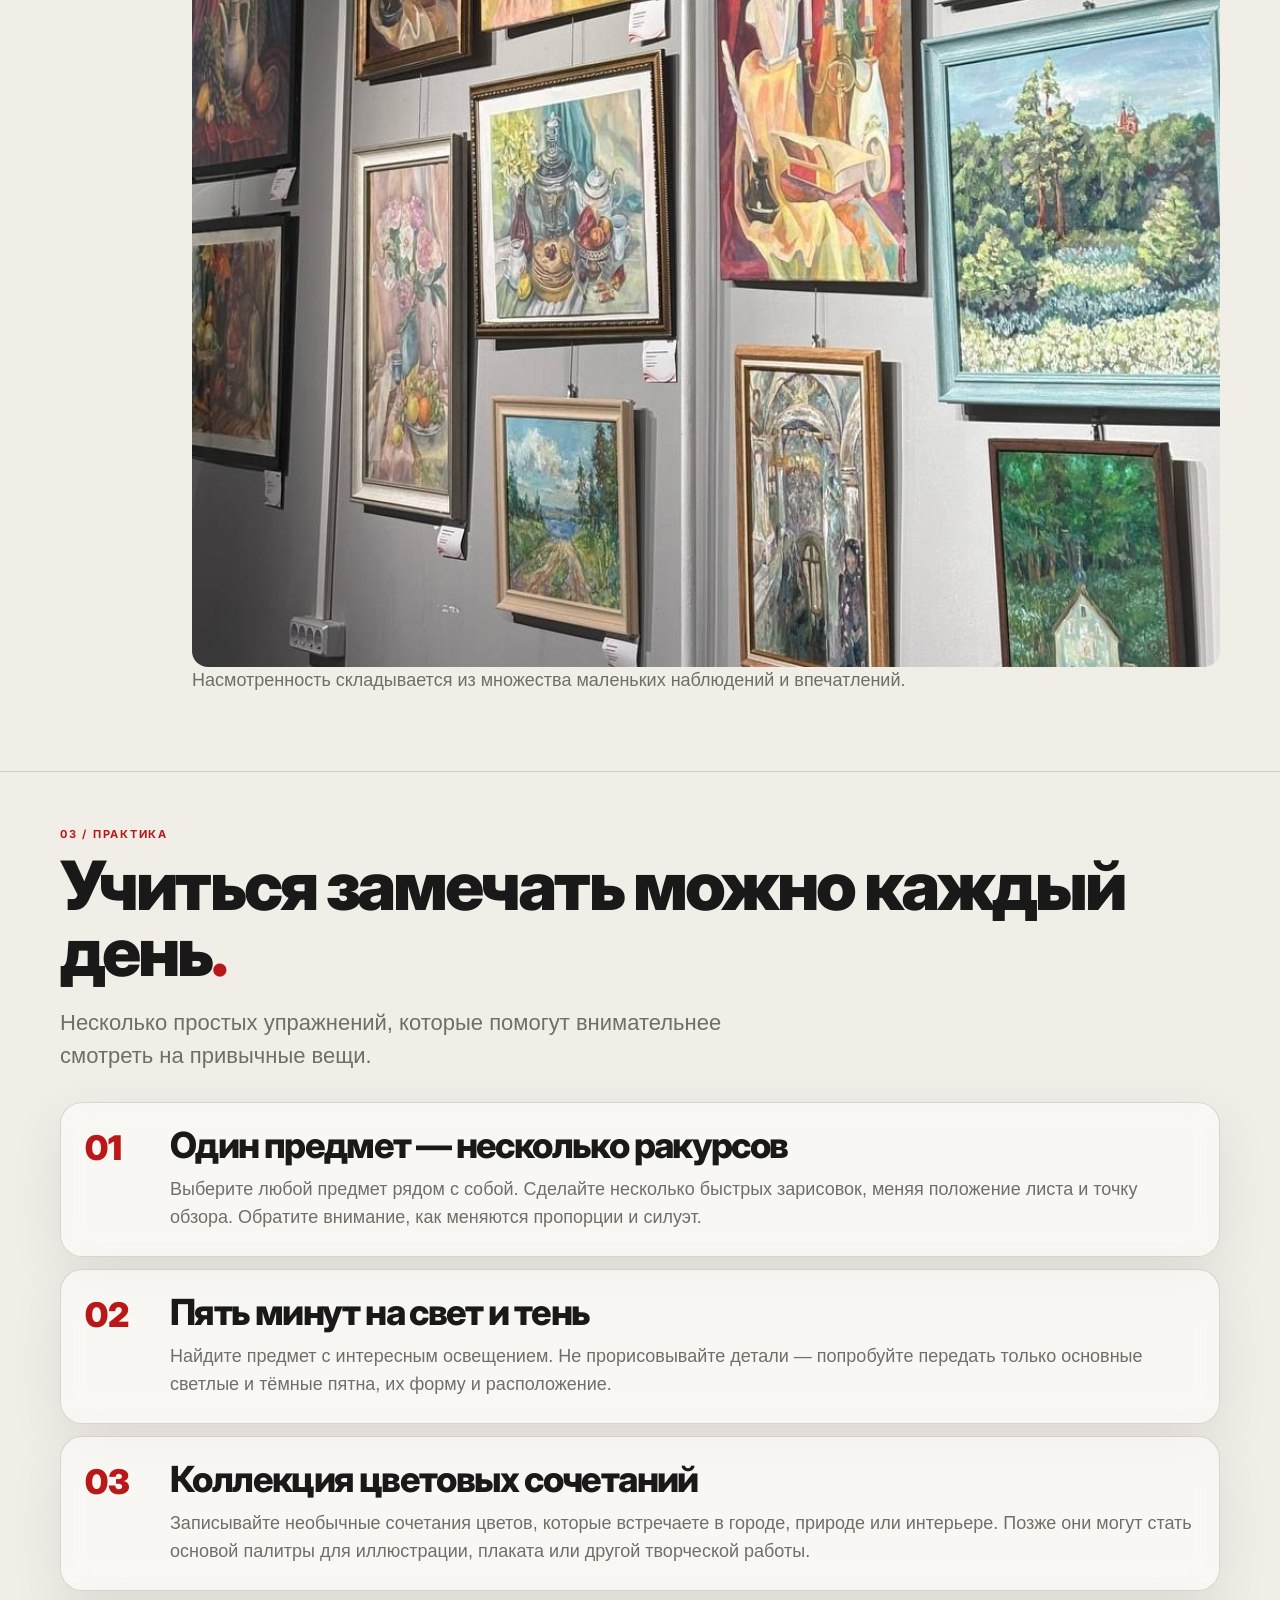
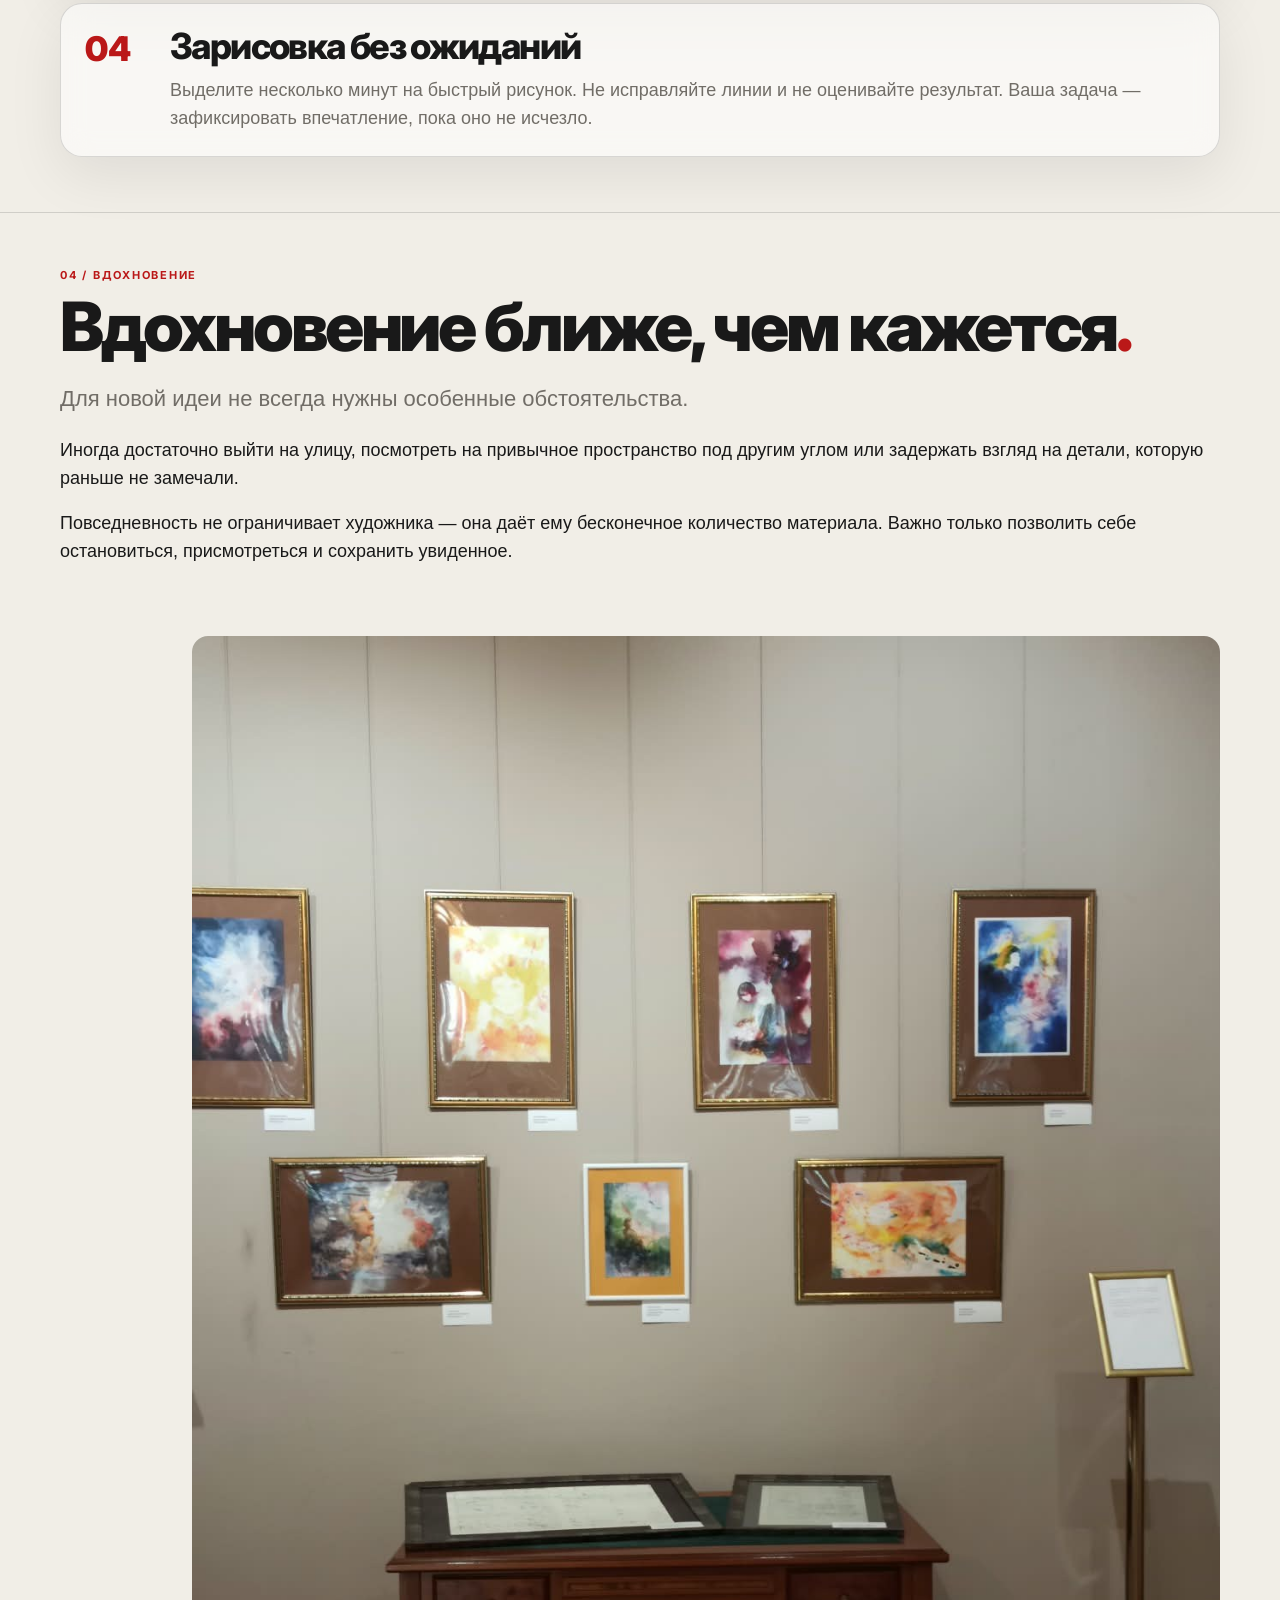
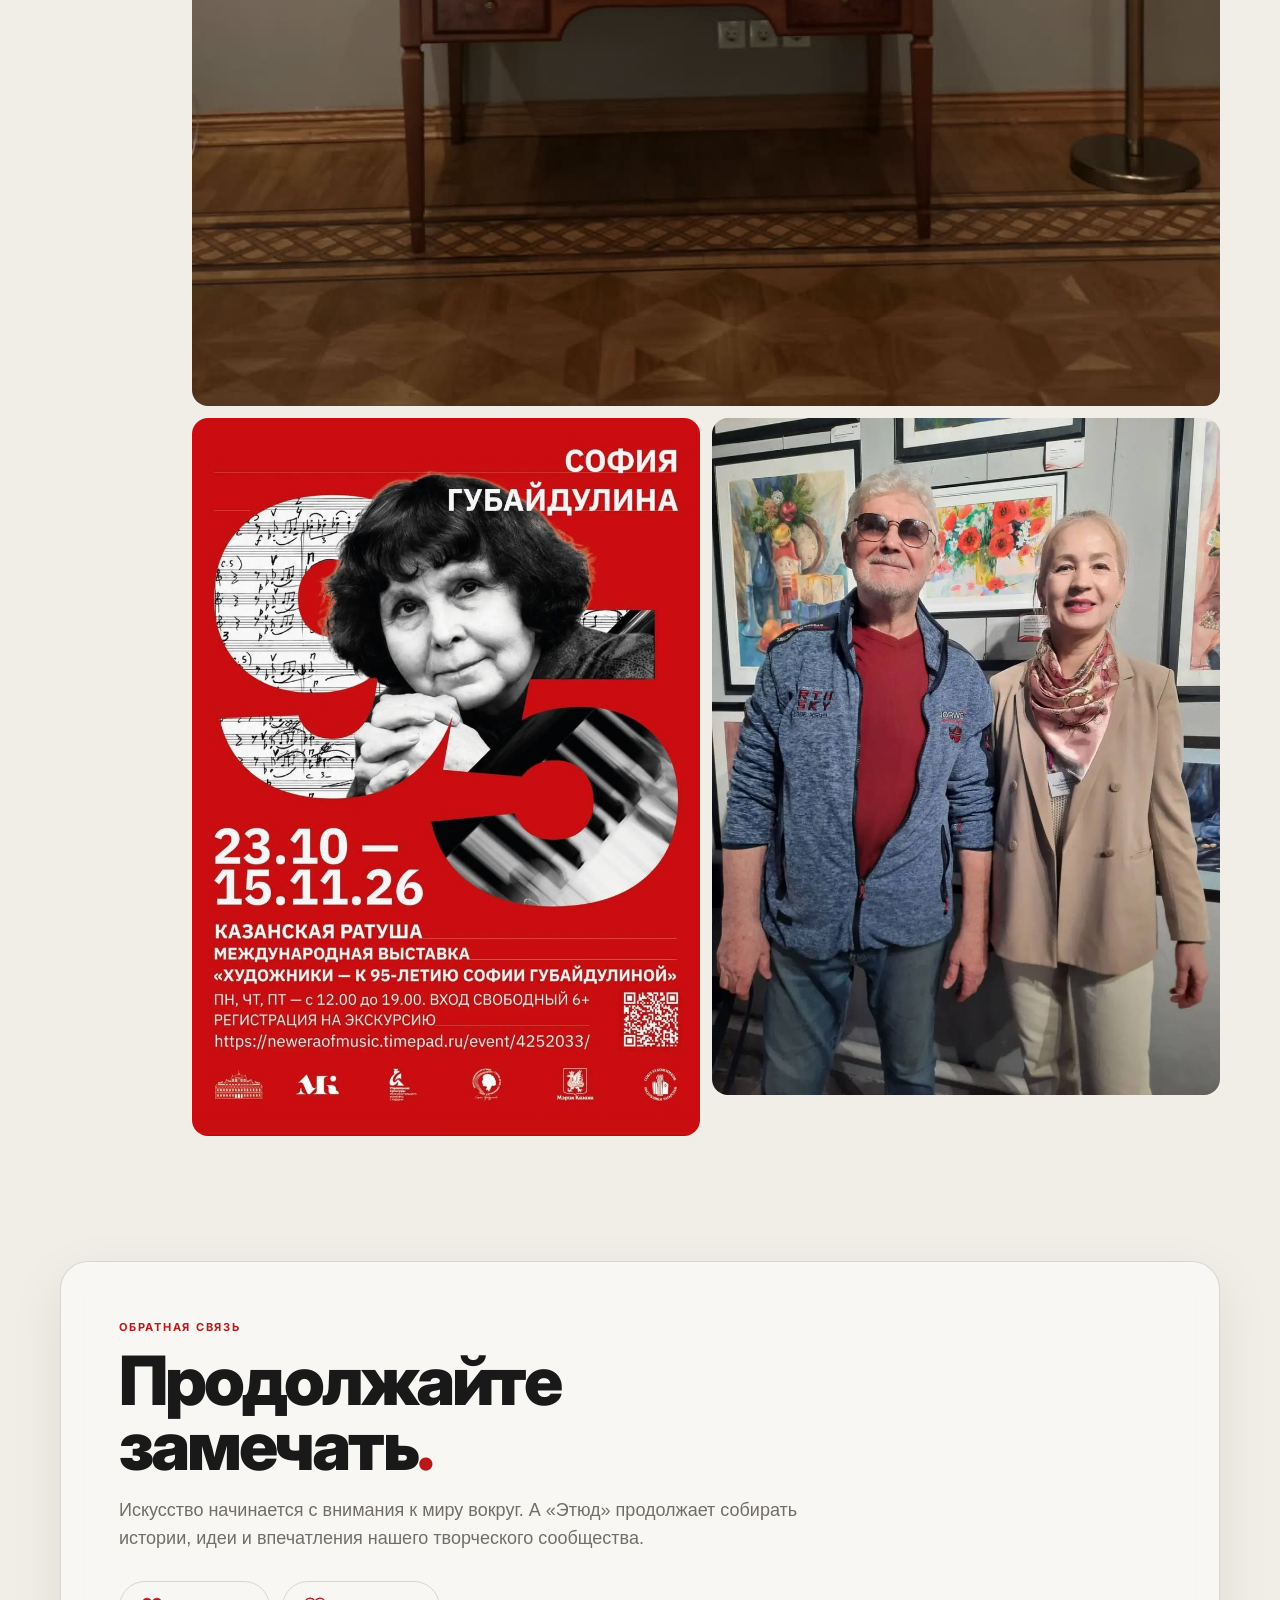
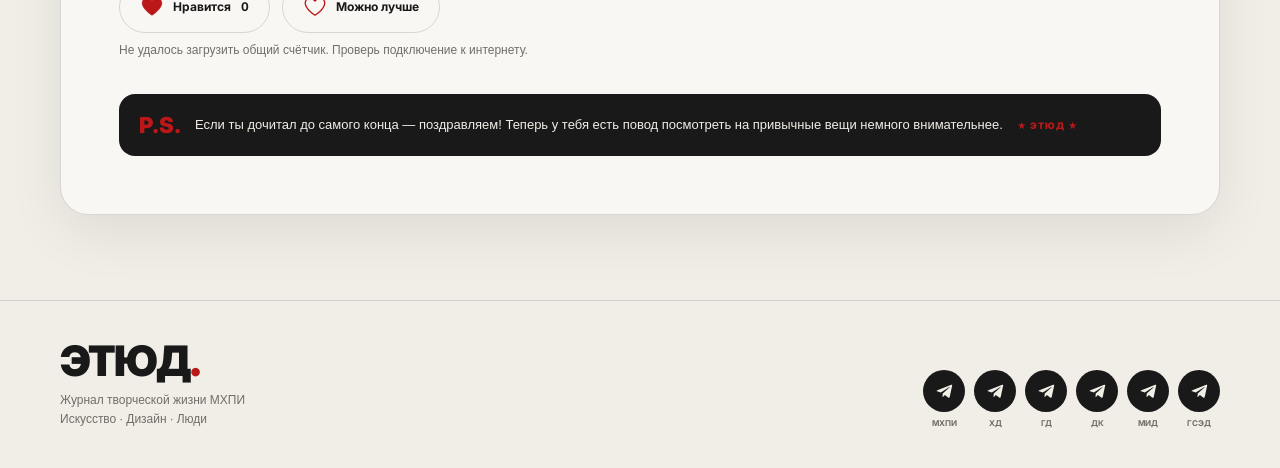
==== commit a7147c1b: "Update article-test.html" ====
--- a/etude_updated/article-test.html
+++ b/etude_updated/article-test.html
@@ -1,153 +1,271 @@
-<!DOCTYPE html>
+
+<!doctype html>
 <html lang="ru">
 <head>
-  <meta charset="UTF-8">
-  <meta name="viewport" content="width=device-width, initial-scale=1.0">
-  <title>Искусство замечать — ЭТЮД</title>
-  <link rel="stylesheet" href="styles.css">
+<meta charset="utf-8">
+<meta name="viewport" content="width=device-width,initial-scale=1">
+<meta name="theme-color" content="#191919">
+<title>Искусство замечать — ЭТЮД</title>
+<link rel="stylesheet" href="styles.css">
 </head>
-
 <body>
 
-  <header class="header">
-    <div class="wrap header-inner">
-      <a href="index.html" class="logo">ЭТЮД<span>.</span></a>
-
-      <nav class="nav">
-        <a href="index.html">Главная</a>
-        <a href="issues.html">Выпуски</a>
-        <a href="community.html">Сообщество</a>
-        <a href="contacts.html">Контакты</a>
-      </nav>
-
-      <button class="theme-toggle" id="themeToggle" aria-label="Сменить тему">
-        ◐
-      </button>
-    </div>
-  </header>
-
-  <main>
-
-    <section class="page-head">
-      <div class="wrap">
-        <p class="eyebrow">МАТЕРИАЛ РЕДАКЦИИ · 2026</p>
-        <h1>Искусство<br>замечать<span class="red">.</span></h1>
-        <p class="dek">
-          Почему художнику важно рисовать повседневность
-          и находить вдохновение в самых обычных вещах.
-        </p>
-      </div>
-    </section>
-
-    <section class="section">
-      <div class="wrap article-layout">
-
-        <article class="article-content">
-
-          <p class="article-lead">
-            Художник отличается от других людей не только умением
-            рисовать. Он умеет замечать то, мимо чего остальные
-            проходят каждый день: необычное сочетание цветов,
-            случайную тень на стене, отражение в окне или
-            выразительный жест незнакомого человека.
-          </p>
-
-          <figure class="article-image">
-            <img src="assets/photo-9.jpg" alt="Работы студентов на выставке">
-            <figcaption>Наблюдение — первый шаг к будущей работе.</figcaption>
-          </figure>
-
-          <h2>Смотреть — ещё не значит видеть</h2>
-
-          <p>
-            Мы постоянно окружены визуальной информацией, но редко
-            останавливаемся, чтобы действительно её рассмотреть.
-            Привычные пространства становятся фоном: коридоры,
-            лестницы, остановки, окна и городские улицы.
-          </p>
-
-          <p>
-            Для художника повседневность может стать источником
-            бесконечного количества сюжетов. Важно научиться
-            замечать детали, изучать свет и тень, обращать внимание
-            на пропорции, ритмы и композицию окружающего мира.
-          </p>
-
-          <h2>Скетчбук как пространство наблюдений</h2>
-
-          <p>
-            Скетчбук — это не обязательно место для законченных
-            рисунков. Скорее, это личный архив впечатлений.
-            В нём могут соседствовать быстрые зарисовки,
-            случайные надписи, цветовые сочетания, силуэты
-            и небольшие композиционные эксперименты.
-          </p>
-
-          <figure class="article-image">
-            <img src="assets/photo-1.jpg" alt="Творческие работы и выставочное пространство">
-            <figcaption>Каждое наблюдение может стать началом новой идеи.</figcaption>
-          </figure>
-
-          <h2>Практика, которая начинается с малого</h2>
-
-          <p>
-            Необязательно каждый день искать сложные сюжеты.
-            Можно начать с простого упражнения: выбрать один
-            предмет и сделать несколько быстрых зарисовок,
-            меняя ракурс, масштаб или освещение.
-          </p>
-
-          <p>
-            Попробуйте зарисовать собственную комнату, дорогу
-            до института или предметы на рабочем столе.
-            Ограничьте время несколькими минутами и не стремитесь
-            к идеальному результату. Главная задача —
-            научиться смотреть внимательнее.
-          </p>
-
-          <h2>Вдохновение ближе, чем кажется</h2>
-
-          <p>
-            Иногда для новой работы не нужны специальные условия
-            или далёкие путешествия. Достаточно выйти на улицу,
-            посмотреть на привычное пространство под другим
-            углом и позволить себе заметить что-то новое.
-          </p>
-
-          <p>
-            Искусство начинается не только с идеи или техники.
-            Иногда оно начинается с простого желания остановиться
-            и внимательно посмотреть вокруг.
-          </p>
-
-        </article>
-      </div>
-    </section>
-
-    <section class="section">
-      <div class="wrap">
-        <div class="glass support-card">
-          <p class="eyebrow">ЭТЮД · ЖУРНАЛ ТВОРЧЕСКОЙ ЖИЗНИ МХПИ</p>
-          <h2>Продолжайте замечать<span class="red">.</span></h2>
-          <p>
-            Искусство · Дизайн · Люди
-          </p>
-          <a href="issues.html" class="text-link">Все материалы журнала →</a>
-        </div>
-      </div>
-    </section>
-
-  </main>
-
-  <footer class="footer">
-    <div class="wrap footer-inner">
-      <a href="index.html" class="logo">ЭТЮД<span>.</span></a>
-      <p>Журнал творческой жизни МХПИ</p>
-      <a href="https://t.me/" target="_blank" rel="noopener">Telegram</a>
-    </div>
-  </footer>
-
-  <script src="script.js"></script>
-
+<header class="site-header">
+  <div class="wrap nav">
+    <a class="brand" href="index.html">
+      <img class="brand-logo brand-logo-light" src="assets/logo-black.png" alt="МХПИ">
+      <img class="brand-logo brand-logo-dark" src="assets/logo-white.png" alt="МХПИ">
+      <span class="brand-word">ЭТЮД<i>.</i></span>
+    </a>
+    <div class="nav-actions">
+      <button class="icon-btn" data-theme-toggle aria-label="Переключить тему">☾</button>
+      <button class="icon-btn burger" data-menu-open aria-label="Открыть меню">
+        <span></span><span></span><span></span>
+      </button>
+    </div>
+  </div>
+</header>
+
+<div class="drawer-scrim"></div>
+<nav class="drawer">
+  <div class="drawer-top">
+    ЭТЮД.
+    <button class="icon-btn" data-menu-close aria-label="Закрыть меню">×</button>
+  </div>
+  <a href="issues.html">Выпуски <svg class="ui-arrow" viewBox="0 0 24 24" aria-hidden="true" focusable="false"><path d="M7 17 17 7M8 7h9v9" fill="none" stroke="currentColor" stroke-width="1.8" stroke-linecap="round" stroke-linejoin="round"/></svg></a>
+  <a href="community.html">Сообщество <svg class="ui-arrow" viewBox="0 0 24 24" aria-hidden="true" focusable="false"><path d="M7 17 17 7M8 7h9v9" fill="none" stroke="currentColor" stroke-width="1.8" stroke-linecap="round" stroke-linejoin="round"/></svg></a>
+  <a href="contacts.html">Контакты <svg class="ui-arrow" viewBox="0 0 24 24" aria-hidden="true" focusable="false"><path d="M7 17 17 7M8 7h9v9" fill="none" stroke="currentColor" stroke-width="1.8" stroke-linecap="round" stroke-linejoin="round"/></svg></a>
+  <a href="contacts.html#editor">Написать в редакцию <svg class="ui-arrow" viewBox="0 0 24 24" aria-hidden="true" focusable="false"><path d="M7 17 17 7M8 7h9v9" fill="none" stroke="currentColor" stroke-width="1.8" stroke-linecap="round" stroke-linejoin="round"/></svg></a>
+  <small>МХПИ · Искусство · Дизайн · Люди</small>
+</nav>
+
+<main>
+
+<section class="wrap page-head">
+  <div class="issue-meta">
+    <span>Материал редакции</span>
+    <span>2026</span>
+    <span>Наблюдения</span>
+  </div>
+  <h1>Искусство<br>замечать<span class="red">.</span></h1>
+  <p>Почему художнику важно рисовать повседневность и находить вдохновение в самых обычных вещах.</p>
+</section>
+
+<section class="wrap article-feedback-top" aria-label="Оценить статью">
+  <div class="reaction-row" data-reactions data-reaction-id="article-test">
+    <button class="reaction" data-vote="up" aria-pressed="false">
+      <span class="reaction-icon" aria-hidden="true">
+        <svg viewBox="0 0 32 32"><path class="heart-shape" d="M16 27S3 19.2 3 10.8C3 4.2 11.1 1.4 16 8c4.9-6.6 13-3.8 13 2.8C29 19.2 16 27 16 27Z"/></svg>
+      </span>
+      <span>Нравится</span><b data-count="up">0</b>
+    </button>
+    <button class="reaction" data-vote="down" aria-pressed="false">
+      <span class="reaction-icon crack-heart" aria-hidden="true">
+        <svg viewBox="0 0 32 32"><path class="heart-sad" d="M16 27S3 19.2 3 10.8C3 4.2 11.1 1.4 16 8c4.9-6.6 13-3.8 13 2.8C29 19.2 16 27 16 27Z"/></svg>
+      </span>
+      <span>Можно лучше</span>
+    </button>
+  </div>
+</section>
+
+<section class="wrap article-intro">
+  <div>
+    <div class="kicker">От редакции</div>
+    <h2>Мир вокруг<br>нас — уже искусство<span class="red">.</span></h2>
+    <p class="lead">Художник отличается от других людей не только умением рисовать. Он умеет замечать то, мимо чего остальные проходят каждый день.</p>
+    <p>Необычное сочетание цветов, случайная тень на стене, отражение в окне, силуэт прохожего или свет, который на несколько минут изменил привычное пространство. Всё это может стать началом творческой идеи.</p>
+    <p>Мы решили поговорить о наблюдательности — навыке, который помогает художнику находить сюжеты не только в музеях и мастерских, но и в обычной повседневной жизни.</p>
+  </div>
+  <div class="intro-photos">
+    <img src="assets/photo-3.jpg" alt="Студентка рисует на пленэре">
+    <img src="assets/photo-10.jpg" alt="Даниэль">
+  </div>
+</section>
+
+<section class="article-section" id="observation">
+  <div class="wrap">
+    <div class="kicker">01 / Наблюдение</div>
+    <h2>Смотреть — ещё не значит видеть<span class="red">.</span></h2>
+    <p class="lead muted">Первый шаг к рисунку начинается задолго до того, как карандаш коснётся бумаги.</p>
+    <p>Мы постоянно окружены визуальной информацией, но редко останавливаемся, чтобы действительно её рассмотреть. Привычные пространства становятся фоном: коридоры, лестницы, остановки, окна и городские улицы.</p>
+    <p>Попробуйте посмотреть на знакомое место так, будто видите его впервые. Как падает свет? Какие формы повторяются? Где появляется контраст? Как расположены предметы относительно друг друга?</p>
+  </div>
+
+  <div class="wrap" style="padding-top:30px">
+    <div class="gallery" data-gallery="article-observation">
+      <button class="wide" data-full-image="assets/photo-5.jpg">
+        <img src="assets/photo-5.jpg" alt="Пленэр у пруда в Царицыно">
+      </button>
+      <button data-full-image="assets/photo-3.jpg">
+        <img src="assets/photo-3.jpg" alt="Студентка рисует на пленэре">
+      </button>
+      <button data-full-image="assets/photo-4.jpg">
+        <img src="assets/photo-4.jpg" alt="Участники пленэра в Царицыно">
+      </button>
+    </div>
+    <p class="event-copy muted">Один и тот же пейзаж может выглядеть совершенно по-разному в зависимости от света, времени и точки зрения.</p>
+  </div>
+</section>
+
+<section class="article-section" id="sketchbook">
+  <div class="wrap">
+    <div class="kicker">02 / Визуальный архив</div>
+    <h2>Скетчбук как пространство наблюдений<span class="red">.</span></h2>
+    <p class="lead muted">Не альбом идеальных рисунков, а личная коллекция впечатлений.</p>
+    <p>Скетчбук — это не обязательно место для законченных работ. Скорее, это пространство для экспериментов, быстрых зарисовок и поиска визуальных решений.</p>
+    <p>В нём могут соседствовать случайные надписи, цветовые сочетания, силуэты, фрагменты архитектуры, схемы и небольшие композиционные эксперименты. Не нужно стремиться к идеальному результату: иногда ценнее всего оказывается сам процесс наблюдения.</p>
+  </div>
+
+  <div class="wrap" style="padding-top:30px">
+    <div class="gallery" data-gallery="article-sketchbook">
+      <button data-full-image="assets/photo-1.jpg">
+        <img src="assets/photo-1.jpg" alt="Посетительница выставки рассматривает работы">
+      </button>
+      <button class="wide" data-full-image="assets/photo-9.jpg">
+        <img src="assets/photo-9.jpg" alt="Экспозиция студенческих работ">
+      </button>
+    </div>
+    <p class="event-copy muted">Насмотренность складывается из множества маленьких наблюдений и впечатлений.</p>
+  </div>
+</section>
+
+<section class="article-section" id="practice">
+  <div class="wrap">
+    <div class="kicker">03 / Практика</div>
+    <h2>Учиться замечать можно каждый день<span class="red">.</span></h2>
+    <p class="lead muted">Несколько простых упражнений, которые помогут внимательнее смотреть на привычные вещи.</p>
+
+    <div class="plan-list" style="margin-top:30px">
+      <div class="plan glass">
+        <div class="n">01</div>
+        <div>
+          <h3>Один предмет — несколько ракурсов</h3>
+          <p>Выберите любой предмет рядом с собой. Сделайте несколько быстрых зарисовок, меняя положение листа и точку обзора. Обратите внимание, как меняются пропорции и силуэт.</p>
+        </div>
+      </div>
+
+      <div class="plan glass">
+        <div class="n">02</div>
+        <div>
+          <h3>Пять минут на свет и тень</h3>
+          <p>Найдите предмет с интересным освещением. Не прорисовывайте детали — попробуйте передать только основные светлые и тёмные пятна, их форму и расположение.</p>
+        </div>
+      </div>
+
+      <div class="plan glass">
+        <div class="n">03</div>
+        <div>
+          <h3>Коллекция цветовых сочетаний</h3>
+          <p>Записывайте необычные сочетания цветов, которые встречаете в городе, природе или интерьере. Позже они могут стать основой палитры для иллюстрации, плаката или другой творческой работы.</p>
+        </div>
+      </div>
+
+      <div class="plan glass">
+        <div class="n">04</div>
+        <div>
+          <h3>Зарисовка без ожиданий</h3>
+          <p>Выделите несколько минут на быстрый рисунок. Не исправляйте линии и не оценивайте результат. Ваша задача — зафиксировать впечатление, пока оно не исчезло.</p>
+        </div>
+      </div>
+    </div>
+  </div>
+</section>
+
+<section class="article-section" id="inspiration">
+  <div class="wrap">
+    <div class="kicker">04 / Вдохновение</div>
+    <h2>Вдохновение ближе, чем кажется<span class="red">.</span></h2>
+    <p class="lead muted">Для новой идеи не всегда нужны особенные обстоятельства.</p>
+    <p>Иногда достаточно выйти на улицу, посмотреть на привычное пространство под другим углом или задержать взгляд на детали, которую раньше не замечали.</p>
+    <p>Повседневность не ограничивает художника — она даёт ему бесконечное количество материала. Важно только позволить себе остановиться, присмотреться и сохранить увиденное.</p>
+  </div>
+
+  <div class="wrap" style="padding-top:30px">
+    <div class="gallery" data-gallery="article-inspiration">
+      <button class="wide" data-full-image="assets/photo-6.jpg">
+        <img src="assets/photo-6.jpg" alt="Экспозиция выставки в Казани">
+      </button>
+      <button data-full-image="assets/photo-7.jpg">
+        <img src="assets/photo-7.jpg" alt="Афиша выставки">
+      </button>
+      <button data-full-image="assets/photo-8.jpg">
+        <img src="assets/photo-8.jpg" alt="Участники выставки">
+      </button>
+    </div>
+  </div>
+</section>
+
+<section class="wrap support-section" aria-label="Поддержать Этюд">
+  <div class="support-card">
+    <div class="kicker">Обратная связь</div>
+    <h2>Продолжайте<br>замечать<span class="red">.</span></h2>
+    <p>Искусство начинается с внимания к миру вокруг. А «Этюд» продолжает собирать истории, идеи и впечатления нашего творческого сообщества.</p>
+
+    <div class="reaction-row" data-reactions data-reaction-id="article-test">
+      <button class="reaction" data-vote="up" aria-pressed="false">
+        <span class="reaction-icon" aria-hidden="true">
+          <svg viewBox="0 0 32 32"><path class="heart-shape" d="M16 27S3 19.2 3 10.8C3 4.2 11.1 1.4 16 8c4.9-6.6 13-3.8 13 2.8C29 19.2 16 27 16 27Z"/></svg>
+        </span>
+        <span>Нравится</span><b data-count="up">0</b>
+      </button>
+      <button class="reaction" data-vote="down" aria-pressed="false">
+        <span class="reaction-icon crack-heart" aria-hidden="true">
+          <svg viewBox="0 0 32 32"><path class="heart-sad" d="M16 27S3 19.2 3 10.8C3 4.2 11.1 1.4 16 8c4.9-6.6 13-3.8 13 2.8C29 19.2 16 27 16 27Z"/></svg>
+        </span>
+        <span>Можно лучше</span>
+      </button>
+    </div>
+
+    <p class="reaction-note" data-reaction-note>Один голос на устройство — но мнение каждого важно.</p>
+
+    <div class="etude-joke">
+      <span class="joke-mark">P.S.</span>
+      <span>Если ты дочитал до самого конца — поздравляем! Теперь у тебя есть повод посмотреть на привычные вещи немного внимательнее.</span>
+      <span class="joke-stamp">★ ЭТЮД ★</span>
+    </div>
+  </div>
+</section>
+
+</main>
+
+<footer class="site-footer">
+  <div class="wrap footer-inner">
+    <div>
+      <div class="footer-logo">ЭТЮД<span>.</span></div>
+      <div class="footer-note">Журнал творческой жизни МХПИ<br>Искусство · Дизайн · Люди</div>
+    </div>
+
+    <div>
+      <div class="socials">
+        <a class="social" href="https://t.me/mhpi_team" aria-label="Telegram МХПИ" target="_blank"><svg viewBox="0 0 24 24"><path d="M21.7 4.3 18.6 19c-.2 1-.8 1.2-1.6.8l-4.5-3.3-2.2 2.1c-.2.2-.4.4-.8.4l.3-4.6 8.4-7.6c.4-.3-.1-.5-.5-.2L7.3 13.2 2.8 11.8c-1-.3-1-1 .2-1.5L20.5 3.5c.8-.3 1.5.2 1.2.8z"/></svg></a>
+        <a class="social" href="https://t.me/mhpi_hd" aria-label="Telegram ХД" target="_blank"><svg viewBox="0 0 24 24"><path d="M21.7 4.3 18.6 19c-.2 1-.8 1.2-1.6.8l-4.5-3.3-2.2 2.1c-.2.2-.4.4-.8.4l.3-4.6 8.4-7.6c.4-.3-.1-.5-.5-.2L7.3 13.2 2.8 11.8c-1-.3-1-1 .2-1.5L20.5 3.5c.8-.3 1.5.2 1.2.8z"/></svg></a>
+        <a class="social" href="https://t.me/mhpi_gd" aria-label="Telegram ГД" target="_blank"><svg viewBox="0 0 24 24"><path d="M21.7 4.3 18.6 19c-.2 1-.8 1.2-1.6.8l-4.5-3.3-2.2 2.1c-.2.2-.4.4-.8.4l.3-4.6 8.4-7.6c.4-.3-.1-.5-.5-.2L7.3 13.2 2.8 11.8c-1-.3-1-1 .2-1.5L20.5 3.5c.8-.3 1.5.2 1.2.8z"/></svg></a>
+        <a class="social" href="https://t.me/mhpi_dk" aria-label="Telegram ДК" target="_blank"><svg viewBox="0 0 24 24"><path d="M21.7 4.3 18.6 19c-.2 1-.8 1.2-1.6.8l-4.5-3.3-2.2 2.1c-.2.2-.4.4-.8.4l.3-4.6 8.4-7.6c.4-.3-.1-.5-.5-.2L7.3 13.2 2.8 11.8c-1-.3-1-1 .2-1.5L20.5 3.5c.8-.3 1.5.2 1.2.8z"/></svg></a>
+        <a class="social" href="https://t.me/kafedraMiD" aria-label="Telegram МиД" target="_blank"><svg viewBox="0 0 24 24"><path d="M21.7 4.3 18.6 19c-.2 1-.8 1.2-1.6.8l-4.5-3.3-2.2 2.1c-.2.2-.4.4-.8.4l.3-4.6 8.4-7.6c.4-.3-.1-.5-.5-.2L7.3 13.2 2.8 11.8c-1-.3-1-1 .2-1.5L20.5 3.5c.8-.3 1.5.2 1.2.8z"/></svg></a>
+        <a class="social" href="https://t.me/mhpi_gsed" aria-label="Telegram ГСЭД" target="_blank"><svg viewBox="0 0 24 24"><path d="M21.7 4.3 18.6 19c-.2 1-.8 1.2-1.6.8l-4.5-3.3-2.2 2.1c-.2.2-.4.4-.8.4l.3-4.6 8.4-7.6c.4-.3-.1-.5-.5-.2L7.3 13.2 2.8 11.8c-1-.3-1-1 .2-1.5L20.5 3.5c.8-.3 1.5.2 1.2.8z"/></svg></a>
+      </div>
+      <div class="social-labels">
+        <span>МХПИ</span><span>ХД</span><span>ГД</span><span>ДК</span><span>МИД</span><span>ГСЭД</span>
+      </div>
+    </div>
+  </div>
+</footer>
+
+<div class="lightbox" aria-label="Просмотр фотографий">
+  <button class="lb-close" data-lightbox-close aria-label="Закрыть">×</button>
+  <button class="lb-prev" data-lightbox-prev aria-label="Предыдущее фото">
+    <svg viewBox="0 0 24 24" aria-hidden="true"><path d="M15 18 9 12l6-6" fill="none" stroke="currentColor" stroke-width="2" stroke-linecap="round" stroke-linejoin="round"/></svg>
+  </button>
+  <figure>
+    <img src="" alt="Увеличенная фотография">
+    <figcaption data-lightbox-caption></figcaption>
+  </figure>
+  <button class="lb-next" data-lightbox-next aria-label="Следующее фото">
+    <svg viewBox="0 0 24 24" aria-hidden="true"><path d="m9 18 6-6-6-6" fill="none" stroke="currentColor" stroke-width="2" stroke-linecap="round" stroke-linejoin="round"/></svg>
+  </button>
+  <div class="lb-counter" data-lightbox-counter></div>
+</div>
+
+<script src="script.js"></script>
 </body>
 </html>
